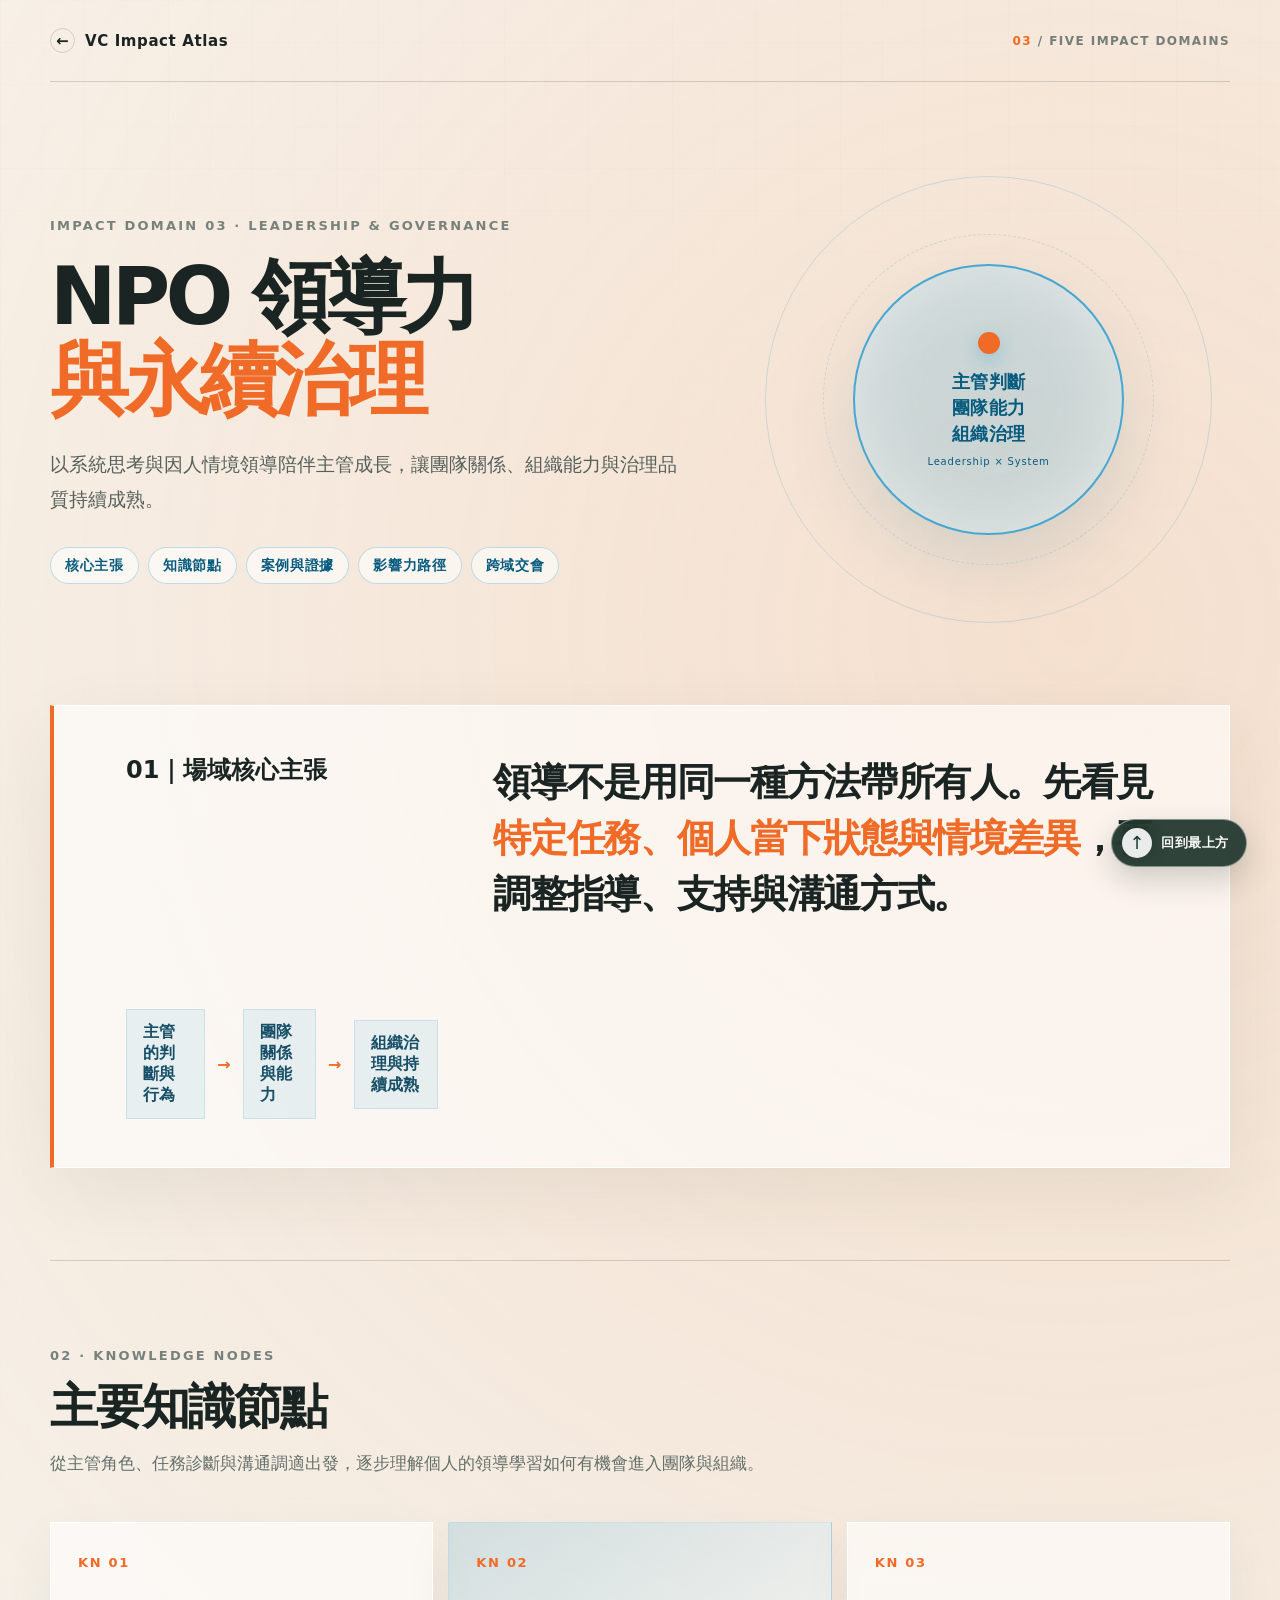
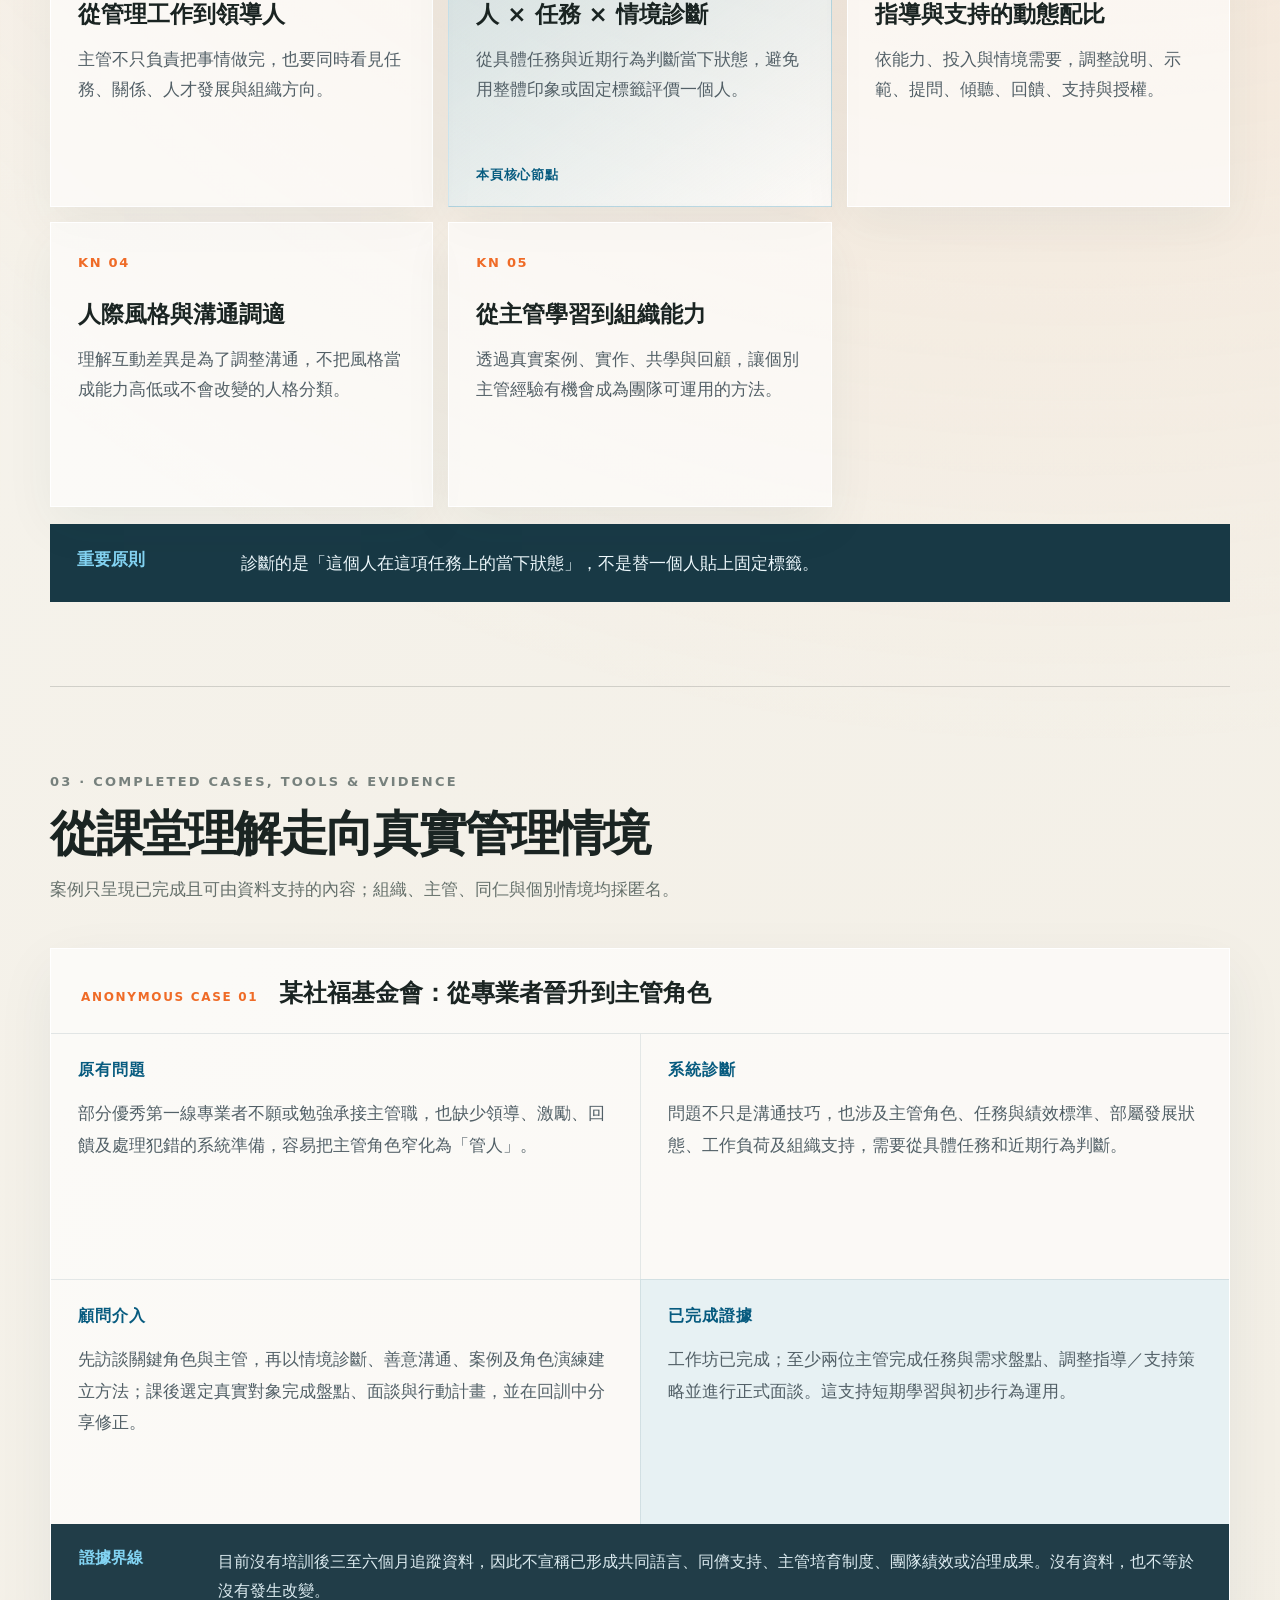
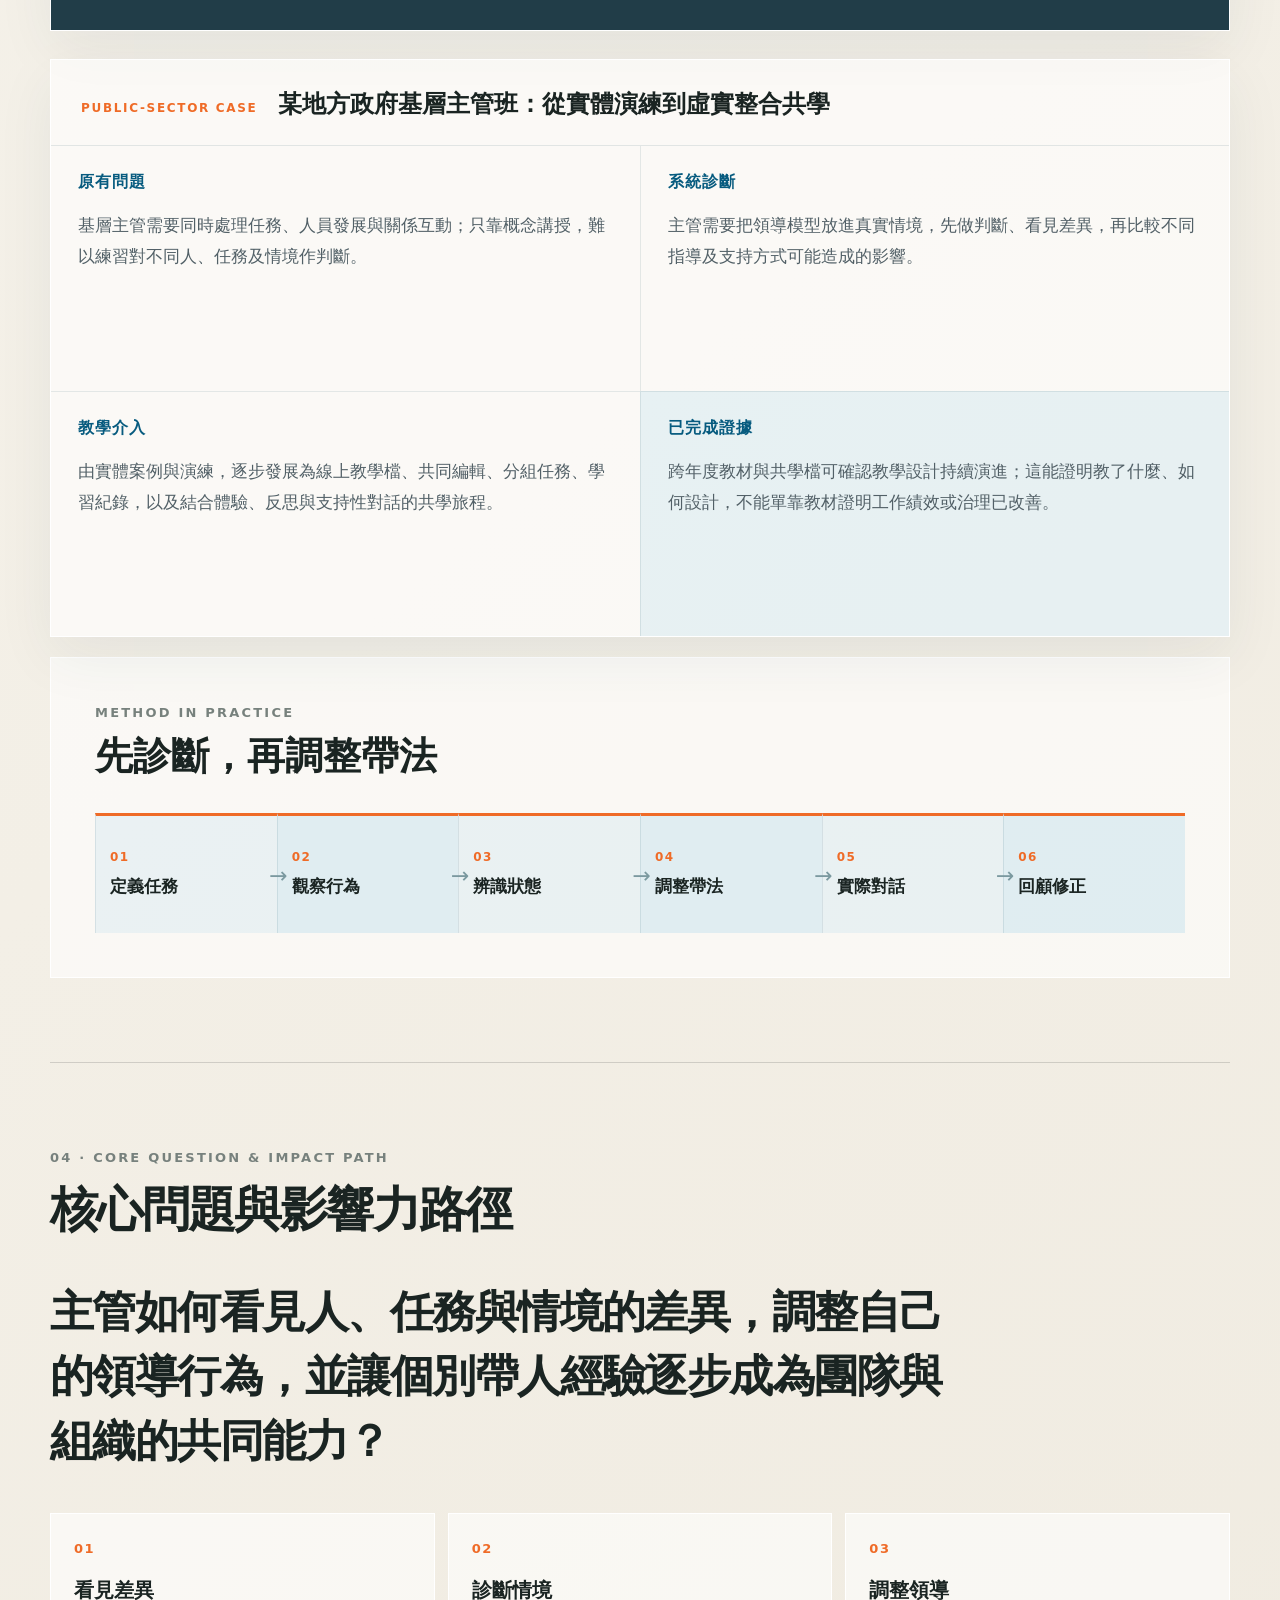
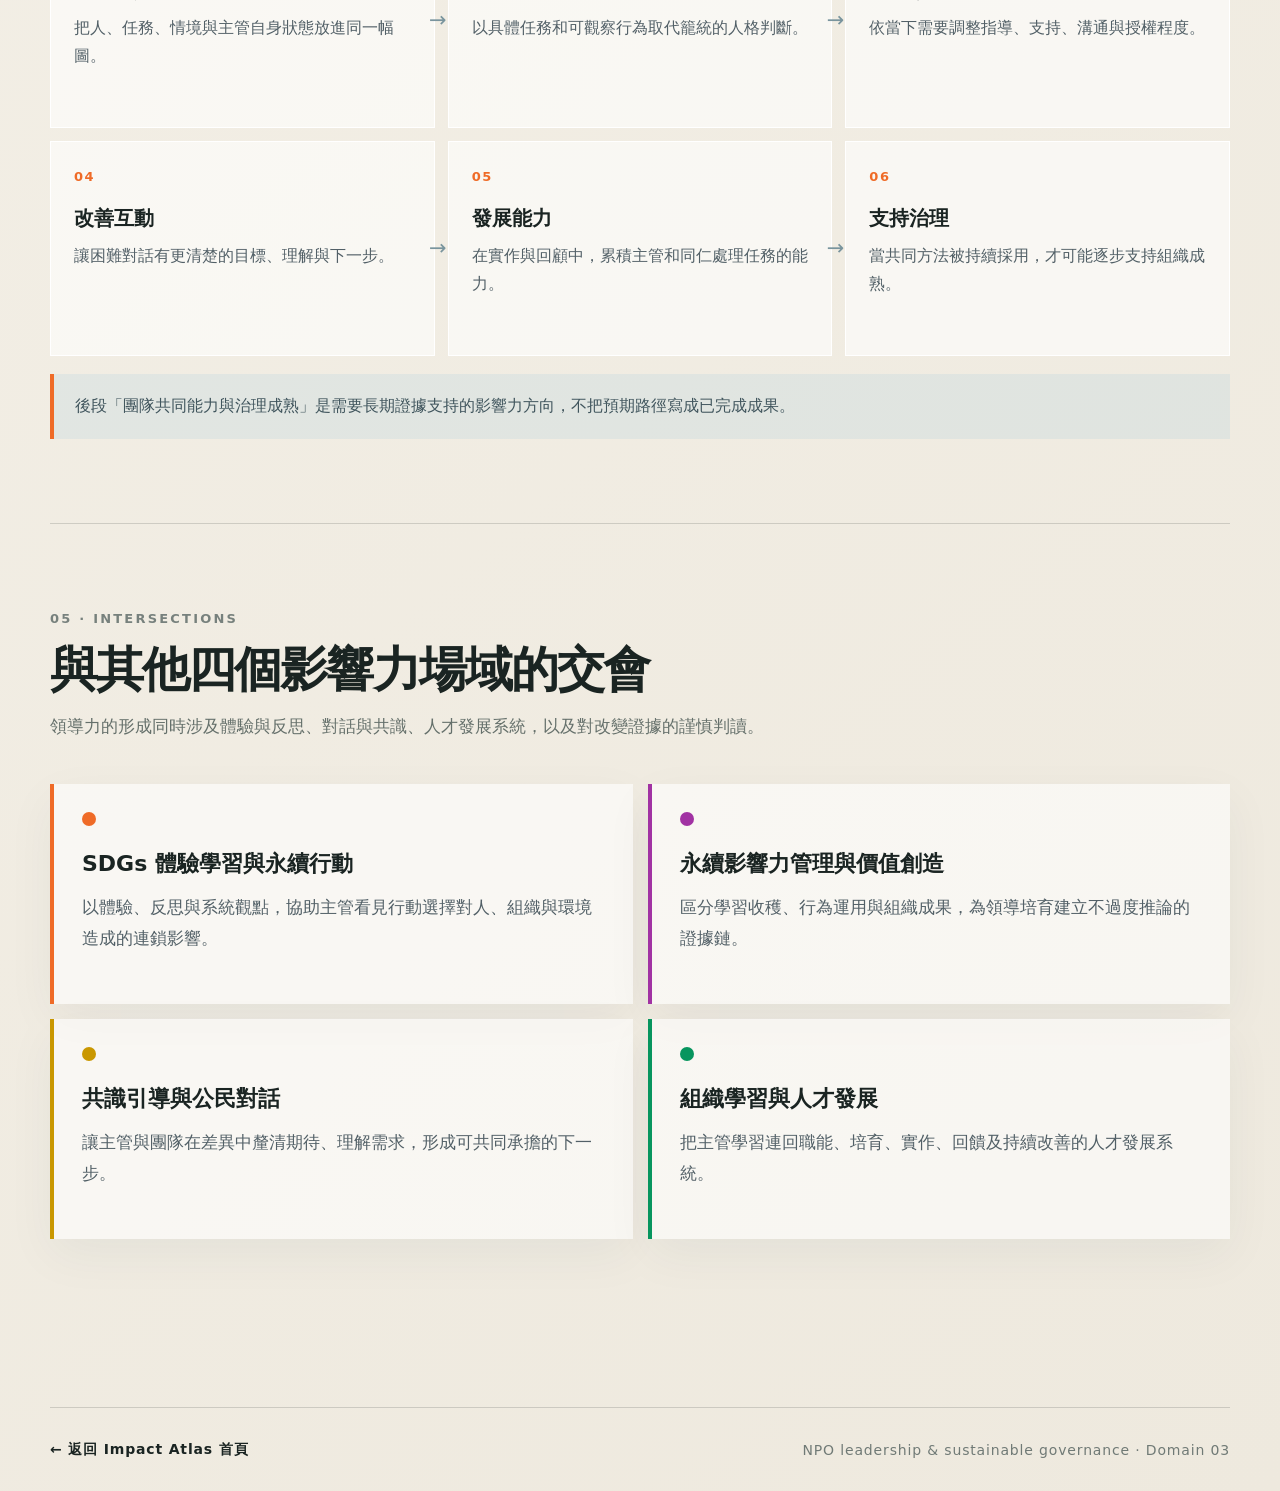
==== domains/npo-leadership/index.html @ 001ee3a7 "Add NPO leadership impact domain page" ====
<!doctype html>
<html lang="zh-Hant"><head><meta charSet="utf-8"/><meta name="viewport" content="width=device-width, initial-scale=1"/><link rel="stylesheet" href="../../assets/style.css"><title>NPO 領導力與永續治理｜VC Impact Atlas</title><meta name="description" content="以系統思考與因人情境領導陪伴主管成長，讓團隊關係、組織能力與治理品質持續成熟。"/><meta property="og:title" content="NPO 領導力與永續治理｜VC Impact Atlas"/><meta property="og:description" content="先看見人、任務與情境的差異，再調整領導行為，支持主管與組織持續成熟。"/><meta name="twitter:card" content="summary"/><meta name="twitter:title" content="NPO 領導力與永續治理｜VC Impact Atlas"/><meta name="twitter:description" content="先看見人、任務與情境的差異，再調整領導行為，支持主管與組織持續成熟。"/>



</head><body class="__variable_geist_19ysh9d __variable_geist_mono_1001rt9 antialiased"><div class="domain-page leadership-page" id="top"><header class="domain-header"><a class="domain-back" href="../../index.html"><i aria-hidden="true">←</i><span>VC Impact Atlas</span></a><div class="domain-index"><strong>03</strong> / Five impact domains</div></header><main class="domain-main"><section class="domain-hero"><div><p class="domain-eyebrow">Impact domain 03 · Leadership &amp; governance</p><h1>NPO 領導力<br/><span>與永續治理</span></h1><p class="domain-intro">以系統思考與因人情境領導陪伴主管成長，讓團隊關係、組織能力與治理品質持續成熟。</p><nav class="domain-tags" aria-label="本頁內容導覽"><a href="#core">核心主張</a><a href="#knowledge">知識節點</a><a href="#case">案例與證據</a><a href="#path">影響力路徑</a><a href="#intersections">跨域交會</a></nav></div><div class="domain-hero-visual" aria-label="NPO 領導力與永續治理的藍色影響力場域"><div class="domain-orb"><strong>主管判斷<br/>團隊能力<br/>組織治理</strong><small>Leadership × System</small></div></div></section><section class="domain-manifesto leadership-manifesto" id="core"><h2>01｜場域核心主張</h2><blockquote>領導不是用同一種方法帶所有人。先看見<span>特定任務、個人當下狀態與情境差異</span>，再調整指導、支持與溝通方式。</blockquote><div class="leadership-three-levels" aria-label="由主管到治理的三層改變"><span>主管的判斷與行為</span><i>→</i><span>團隊關係與能力</span><i>→</i><span>組織治理與持續成熟</span></div></section><section class="domain-section" id="knowledge"><div class="section-heading"><p class="section-kicker">02 · Knowledge nodes</p><h2>主要知識節點</h2><p>從主管角色、任務診斷與溝通調適出發，逐步理解個人的領導學習如何有機會進入團隊與組織。</p></div><div class="leadership-knowledge-grid"><article class=""><span>KN 01</span><h3>從管理工作到領導人</h3><p>主管不只負責把事情做完，也要同時看見任務、關係、人才發展與組織方向。</p></article><article class="primary"><span>KN 02</span><h3>人 × 任務 × 情境診斷</h3><p>從具體任務與近期行為判斷當下狀態，避免用整體印象或固定標籤評價一個人。</p><strong>本頁核心節點</strong></article><article class=""><span>KN 03</span><h3>指導與支持的動態配比</h3><p>依能力、投入與情境需要，調整說明、示範、提問、傾聽、回饋、支持與授權。</p></article><article class=""><span>KN 04</span><h3>人際風格與溝通調適</h3><p>理解互動差異是為了調整溝通，不把風格當成能力高低或不會改變的人格分類。</p></article><article class=""><span>KN 05</span><h3>從主管學習到組織能力</h3><p>透過真實案例、實作、共學與回顧，讓個別主管經驗有機會成為團隊可運用的方法。</p></article></div><aside class="leadership-principle"><strong>重要原則</strong><p>診斷的是「這個人在這項任務上的當下狀態」，不是替一個人貼上固定標籤。</p></aside></section><section class="domain-section" id="case"><div class="section-heading"><p class="section-kicker">03 · Completed cases, tools &amp; evidence</p><h2>從課堂理解走向真實管理情境</h2><p>案例只呈現已完成且可由資料支持的內容；組織、主管、同仁與個別情境均採匿名。</p></div><div class="leadership-case-list"><article class="leadership-case"><header><span>ANONYMOUS CASE 01</span><h3>某社福基金會：從專業者晉升到主管角色</h3></header><div class="leadership-case-grid"><section><b>原有問題</b><p>部分優秀第一線專業者不願或勉強承接主管職，也缺少領導、激勵、回饋及處理犯錯的系統準備，容易把主管角色窄化為「管人」。</p></section><section><b>系統診斷</b><p>問題不只是溝通技巧，也涉及主管角色、任務與績效標準、部屬發展狀態、工作負荷及組織支持，需要從具體任務和近期行為判斷。</p></section><section><b>顧問介入</b><p>先訪談關鍵角色與主管，再以情境診斷、善意溝通、案例及角色演練建立方法；課後選定真實對象完成盤點、面談與行動計畫，並在回訓中分享修正。</p></section><section class="case-confirmed"><b>已完成證據</b><p>工作坊已完成；至少兩位主管完成任務與需求盤點、調整指導／支持策略並進行正式面談。這支持短期學習與初步行為運用。</p></section></div><footer><strong>證據界線</strong><p>目前沒有培訓後三至六個月追蹤資料，因此不宣稱已形成共同語言、同儕支持、主管培育制度、團隊績效或治理成果。沒有資料，也不等於沒有發生改變。</p></footer></article><article class="leadership-case compact"><header><span>PUBLIC-SECTOR CASE</span><h3>某地方政府基層主管班：從實體演練到虛實整合共學</h3></header><div class="leadership-case-grid"><section><b>原有問題</b><p>基層主管需要同時處理任務、人員發展與關係互動；只靠概念講授，難以練習對不同人、任務及情境作判斷。</p></section><section><b>系統診斷</b><p>主管需要把領導模型放進真實情境，先做判斷、看見差異，再比較不同指導及支持方式可能造成的影響。</p></section><section><b>教學介入</b><p>由實體案例與演練，逐步發展為線上教學檔、共同編輯、分組任務、學習紀錄，以及結合體驗、反思與支持性對話的共學旅程。</p></section><section class="case-confirmed"><b>已完成證據</b><p>跨年度教材與共學檔可確認教學設計持續演進；這能證明教了什麼、如何設計，不能單靠教材證明工作績效或治理已改善。</p></section></div></article></div><section class="leadership-method" aria-labelledby="leadership-method-title"><header><p class="section-kicker">Method in practice</p><h3 id="leadership-method-title">先診斷，再調整帶法</h3></header><div class="leadership-method-path"><article><b>01</b><strong>定義任務</strong><i aria-hidden="true">→</i></article><article><b>02</b><strong>觀察行為</strong><i aria-hidden="true">→</i></article><article><b>03</b><strong>辨識狀態</strong><i aria-hidden="true">→</i></article><article><b>04</b><strong>調整帶法</strong><i aria-hidden="true">→</i></article><article><b>05</b><strong>實際對話</strong><i aria-hidden="true">→</i></article><article><b>06</b><strong>回顧修正</strong></article></div></section></section><section class="domain-section" id="path"><div class="section-heading"><p class="section-kicker">04 · Core question &amp; impact path</p><h2>核心問題與影響力路徑</h2></div><p class="leadership-question">主管如何看見人、任務與情境的差異，調整自己的領導行為，並讓個別帶人經驗逐步成為團隊與組織的共同能力？</p><div class="leadership-impact-path"><article><b>01</b><strong>看見差異</strong><p>把人、任務、情境與主管自身狀態放進同一幅圖。</p><i aria-hidden="true">→</i></article><article><b>02</b><strong>診斷情境</strong><p>以具體任務和可觀察行為取代籠統的人格判斷。</p><i aria-hidden="true">→</i></article><article><b>03</b><strong>調整領導</strong><p>依當下需要調整指導、支持、溝通與授權程度。</p><i aria-hidden="true">→</i></article><article><b>04</b><strong>改善互動</strong><p>讓困難對話有更清楚的目標、理解與下一步。</p><i aria-hidden="true">→</i></article><article><b>05</b><strong>發展能力</strong><p>在實作與回顧中，累積主管和同仁處理任務的能力。</p><i aria-hidden="true">→</i></article><article><b>06</b><strong>支持治理</strong><p>當共同方法被持續採用，才可能逐步支持組織成熟。</p></article></div><p class="leadership-path-note">後段「團隊共同能力與治理成熟」是需要長期證據支持的影響力方向，不把預期路徑寫成已完成成果。</p></section><section class="domain-section leadership-intersections" id="intersections"><div class="section-heading"><p class="section-kicker">05 · Intersections</p><h2>與其他四個影響力場域的交會</h2><p>領導力的形成同時涉及體驗與反思、對話與共識、人才發展系統，以及對改變證據的謹慎判讀。</p></div><div class="leadership-intersection-grid"><article style="--intersection-color:#ef6b27"><i aria-hidden="true"></i><h3>SDGs 體驗學習與永續行動</h3><p>以體驗、反思與系統觀點，協助主管看見行動選擇對人、組織與環境造成的連鎖影響。</p></article><article style="--intersection-color:#a132a3"><i aria-hidden="true"></i><h3>永續影響力管理與價值創造</h3><p>區分學習收穫、行為運用與組織成果，為領導培育建立不過度推論的證據鏈。</p></article><article style="--intersection-color:#c99700"><i aria-hidden="true"></i><h3>共識引導與公民對話</h3><p>讓主管與團隊在差異中釐清期待、理解需求，形成可共同承擔的下一步。</p></article><article style="--intersection-color:#07955e"><i aria-hidden="true"></i><h3>組織學習與人才發展</h3><p>把主管學習連回職能、培育、實作、回饋及持續改善的人才發展系統。</p></article></div></section></main><footer class="domain-footer"><a href="../../index.html">← 返回 Impact Atlas 首頁</a><span>NPO leadership &amp; sustainable governance · Domain 03</span></footer></div><a class="back-to-top" href="#top" aria-label="回到頁面最上方"><span aria-hidden="true">↑</span><strong>回到最上方</strong></a><script src="../../assets/site.js" defer></script></body></html>
---- assets/style.css ----
:root {
  --paper: #f4f2eb;
  --paper-deep: #ebe8de;
  --ink: #1a2422;
  --muted: #67716d;
  --hairline: rgba(26, 36, 34, .16);
  --font-zh: "PingFang TC", "Microsoft JhengHei", "Noto Sans TC", system-ui, sans-serif;
}

* { box-sizing: border-box; }
html { scroll-behavior: smooth; }
[id] { scroll-margin-top: 24px; }
body {
  margin: 0;
  min-width: 320px;
  background: var(--paper);
  color: var(--ink);
  font-family: var(--font-zh);
  font-weight: 500;
}
button, a { font: inherit; }
button { color: inherit; }

.back-to-top {
  position: fixed;
  right: clamp(16px, 2.6vw, 38px);
  bottom: clamp(16px, 2.6vw, 34px);
  z-index: 90;
  min-height: 48px;
  padding: 8px 17px 8px 10px;
  display: inline-flex;
  align-items: center;
  gap: 9px;
  color: #fff;
  background: rgba(26, 48, 39, .9);
  border: 1px solid rgba(255,255,255,.42);
  border-radius: 999px;
  box-shadow: 0 12px 30px rgba(20,38,31,.2);
  text-decoration: none;
  -webkit-backdrop-filter: blur(12px);
  backdrop-filter: blur(12px);
  transition: transform .2s ease, background .2s ease, box-shadow .2s ease;
}
.back-to-top span { width: 30px; height: 30px; display: grid; place-items: center; color: #16392b; background: rgba(255,255,255,.9); border-radius: 50%; font-size: 18px; line-height: 1; }
.back-to-top strong { font-size: 13px; font-weight: 700; letter-spacing: .04em; }
.back-to-top:hover { background: #1a3027; box-shadow: 0 15px 36px rgba(20,38,31,.27); transform: translateY(-2px); }
.back-to-top:focus-visible, .domain-tags a:focus-visible { outline: 3px solid rgba(239,107,39,.38); outline-offset: 3px; }

.site-shell {
  min-height: 100vh;
  position: relative;
  overflow: hidden;
  background:
    radial-gradient(circle at 76% 45%, rgba(255, 255, 255, .84), transparent 38%),
    linear-gradient(115deg, var(--paper) 0%, #f7f5ef 52%, var(--paper-deep) 100%);
}

.site-shell::before {
  content: "";
  position: fixed;
  inset: 0;
  pointer-events: none;
  opacity: .26;
  background-image:
    linear-gradient(rgba(31, 45, 41, .05) 1px, transparent 1px),
    linear-gradient(90deg, rgba(31, 45, 41, .05) 1px, transparent 1px);
  background-size: 42px 42px;
  mask-image: linear-gradient(to bottom, #000, transparent 88%);
}

.site-header {
  width: min(1480px, calc(100% - 72px));
  height: 88px;
  margin: 0 auto;
  display: flex;
  align-items: center;
  justify-content: space-between;
  border-bottom: 1px solid var(--hairline);
  position: relative;
  z-index: 20;
}

.brand {
  color: var(--ink);
  text-decoration: none;
  display: inline-flex;
  align-items: center;
  gap: 12px;
  font-family: Georgia, "Noto Serif TC", serif;
  font-size: 18px;
  font-weight: 700;
  letter-spacing: -.025em;
}

.brand-dot {
  width: 19px;
  height: 19px;
  border-radius: 50%;
  background: #a132a3;
  box-shadow: -7px -6px 0 -4px #1595d0, 7px -5px 0 -4px #ef6b27, -6px 7px 0 -4px #07955e, 7px 7px 0 -4px #d4a400;
}

.header-meta { display: flex; align-items: center; gap: 13px; color: var(--muted); font-size: 11px; letter-spacing: .08em; }
.header-meta strong { border: 1px solid var(--hairline); border-radius: 999px; padding: 6px 9px; color: var(--ink); font-size: 9px; }

.hero {
  width: min(1480px, calc(100% - 72px));
  min-height: calc(100vh - 145px);
  margin: 0 auto;
  display: grid;
  grid-template-columns: minmax(360px, .83fr) minmax(650px, 1.4fr);
  align-items: center;
  gap: clamp(40px, 5vw, 96px);
  padding: 34px 0 28px;
  position: relative;
  z-index: 2;
}

.hero-copy { padding-left: clamp(0px, 1.8vw, 28px); }
.eyebrow { margin: 0 0 24px; color: #6f7b77; font-size: 9px; line-height: 1.5; font-weight: 800; letter-spacing: .18em; }
.hero h1 {
  margin: 0;
  font-family: var(--font-zh);
  font-size: clamp(48px, 5.2vw, 80px);
  line-height: 1.08;
  font-weight: 600;
  letter-spacing: -.035em;
  text-rendering: optimizeLegibility;
  -webkit-font-smoothing: antialiased;
}

.lead { max-width: 520px; margin: 28px 0 32px; color: #59645f; font-size: 14px; line-height: 1.9; font-weight: 500; letter-spacing: .025em; }

.focus-card {
  max-width: 520px;
  padding: 20px 22px 18px;
  background: rgba(255, 255, 255, .62);
  border: 1px solid rgba(255, 255, 255, .92);
  border-left: 3px solid var(--swatch, #a132a3);
  box-shadow: 0 16px 50px rgba(37, 48, 43, .06);
  backdrop-filter: blur(14px);
}
.focus-topline { display: flex; align-items: center; gap: 8px; color: #78817e; font-size: 9px; letter-spacing: .11em; }
.focus-topline em { margin-left: auto; color: var(--ink); font-style: normal; font-weight: 700; letter-spacing: .04em; }
.focus-swatch { width: 8px; height: 8px; border-radius: 50%; background: var(--swatch); }
.focus-card h2 { margin: 11px 0 7px; font-family: var(--font-zh); font-size: 19px; line-height: 1.35; font-weight: 600; letter-spacing: -.025em; }
.focus-card > p { margin: 0; color: #66706c; font-size: 11px; line-height: 1.7; font-weight: 500; }
.focus-path { display: flex; align-items: center; gap: 8px; margin-top: 14px; color: #606a66; font-size: 9px; font-weight: 700; letter-spacing: .08em; }
.path-group { display: flex; align-items: center; gap: 8px; }
.focus-path i { width: 22px; height: 1px; background: #aeb6b2; position: relative; }
.focus-path i::after { content: ""; position: absolute; right: 0; top: -2px; width: 4px; height: 4px; border-top: 1px solid #7e8984; border-right: 1px solid #7e8984; transform: rotate(45deg); }
.focus-link { width: fit-content; min-width: 230px; min-height: 50px; margin-top: 20px; padding: 8px 9px 8px 18px; display: inline-flex; align-items: center; justify-content: space-between; gap: 18px; color: #fff; background: #20352c; border: 1px solid #20352c; border-radius: 999px; box-shadow: 0 10px 24px rgba(24,45,36,.18); text-decoration: none; font-size: 13px; font-weight: 750; letter-spacing: .045em; transition: transform .2s ease, box-shadow .2s ease, background .2s ease; }
.focus-link span { width: 32px; height: 32px; display: grid; place-items: center; flex: 0 0 auto; color: #fff; background: var(--swatch); border-radius: 50%; font-size: 17px; transition: transform .2s ease; }
.focus-link:hover { background: #172c23; box-shadow: 0 14px 30px rgba(24,45,36,.25); transform: translateY(-2px); }
.focus-link:focus-visible { outline: 3px solid color-mix(in srgb, var(--swatch) 45%, transparent); outline-offset: 3px; }
.focus-link:hover span, .focus-link:focus-visible span { transform: translateX(3px); }

.atlas-panel { min-width: 0; position: relative; }
.atlas-heading { margin: 0 auto -4px; text-align: center; position: relative; z-index: 21; }
.atlas-heading span, .atlas-heading strong, .atlas-heading small { display: block; }
.atlas-heading span { color: #7a8581; font-size: 8px; font-weight: 800; letter-spacing: .18em; }
.atlas-heading strong { margin-top: 6px; font-family: var(--font-zh); font-size: 18px; font-weight: 600; letter-spacing: .04em; }
.atlas-heading small { margin-top: 5px; color: #7a8581; font-size: 9px; letter-spacing: .05em; }
.lens-switch {
  width: fit-content;
  margin: 0 auto 10px;
  display: flex;
  gap: 6px;
  padding: 5px;
  border-radius: 16px;
  background: rgba(255, 255, 255, .58);
  border: 1px solid rgba(255, 255, 255, .92);
  box-shadow: 0 10px 32px rgba(35, 48, 43, .06);
  backdrop-filter: blur(12px);
  position: relative;
  z-index: 21;
}
.lens-switch button {
  min-width: 155px;
  padding: 10px 18px 9px;
  border: 1px solid transparent;
  border-radius: 12px;
  background: transparent;
  cursor: pointer;
  transition: .25s ease;
}
.lens-switch span, .lens-switch small { display: block; }
.lens-switch span { font-size: 11px; font-weight: 800; letter-spacing: .05em; }
.lens-switch small { margin-top: 3px; color: #818a86; font-size: 8px; letter-spacing: .07em; }
.lens-switch button.active { border-color: rgba(34, 48, 43, .13); background: #f8f7f2; box-shadow: 0 5px 15px rgba(31, 44, 39, .07); }
.lens-switch button.active small { color: #5f6a66; }
.mode-switch {
  width: fit-content;
  margin: 0 auto 9px;
  display: flex;
  gap: 4px;
  padding: 4px;
  border: 1px solid var(--hairline);
  border-radius: 999px;
  background: rgba(244, 242, 235, .72);
  backdrop-filter: blur(10px);
  position: relative;
  z-index: 20;
}
.mode-switch button { min-width: 106px; padding: 9px 14px 8px; border: 0; border-radius: 999px; background: transparent; cursor: pointer; transition: background .25s ease, color .25s ease, box-shadow .25s ease; }
.mode-switch button span, .mode-switch button small { display: block; }
.mode-switch button span { font-size: 11px; font-weight: 800; letter-spacing: .08em; }
.mode-switch button small { margin-top: 3px; color: #7d8783; font-size: 8px; }
.mode-switch button.active { background: #1c2c29; color: #fff; box-shadow: 0 6px 18px rgba(20, 38, 33, .18); }
.mode-switch button.active small { color: #b9c4c0; }

.atlas-stage {
  width: min(690px, 100%);
  aspect-ratio: 1 / .87;
  margin: 0 auto;
  position: relative;
  isolation: isolate;
  perspective: 900px;
}

.stage-grid {
  position: absolute;
  inset: 8% 4% 2%;
  border-radius: 50%;
  background: radial-gradient(circle, rgba(44, 66, 59, .045) 1px, transparent 1.5px);
  background-size: 18px 18px;
  mask-image: radial-gradient(circle, #000 0%, transparent 67%);
  opacity: .7;
}

.orbit { position: absolute; left: 50%; top: 49%; border: 1px solid rgba(43, 58, 53, .09); border-radius: 50%; transform: translate(-50%, -50%); pointer-events: none; transition: .75s cubic-bezier(.2, .8, .2, 1); }
.orbit-outer { width: 72%; height: 82%; }
.orbit-inner { width: 42%; height: 48%; border-style: dashed; }
.mode-expanded .orbit { opacity: .3; transform: translate(-50%, -50%) rotate(-12deg); }
.mode-core .orbit { opacity: .86; transform: translate(-50%, -50%) rotate(18deg); }
.mode-intersect .orbit { opacity: .18; transform: translate(-50%, -50%) scale(.72); }

.atlas-node {
  --x: 0px;
  --y: 0px;
  --scale: 1;
  position: absolute;
  left: 50%;
  top: 49%;
  width: clamp(156px, 17vw, 224px);
  aspect-ratio: 1;
  padding: 0;
  border: 1.5px solid color-mix(in srgb, var(--node-border) 74%, transparent);
  border-radius: 50%;
  background: color-mix(in srgb, var(--node-color) 29%, transparent);
  box-shadow:
    inset 0 0 60px color-mix(in srgb, var(--node-color) 14%, transparent),
    0 18px 42px color-mix(in srgb, var(--node-border) 8%, transparent);
  transform: translate(calc(-50% + var(--x)), calc(-50% + var(--y))) scale(var(--scale));
  transform-style: preserve-3d;
  cursor: pointer;
  transition: transform .8s cubic-bezier(.2, .82, .18, 1), opacity .5s ease, filter .4s ease, box-shadow .35s ease;
  z-index: 2;
}
.atlas-node:hover, .atlas-node:focus-visible { filter: saturate(1.13); outline: none; box-shadow: inset 0 0 70px color-mix(in srgb, var(--node-color) 22%, transparent), 0 24px 50px color-mix(in srgb, var(--node-border) 18%, transparent); }
.atlas-node.selected { border-width: 2px; filter: saturate(1.08); z-index: 12 !important; }
.node-glow { position: absolute; inset: 12%; border-radius: inherit; background: radial-gradient(circle at 42% 35%, rgba(255,255,255,.48), transparent 64%); pointer-events: none; }
.node-seed { position: absolute; left: 50%; top: 50%; width: 21px; height: 21px; border-radius: 50%; background: var(--node-border); transform: translate(-50%, -50%); box-shadow: 0 5px 13px color-mix(in srgb, var(--node-border) 32%, transparent); transition: transform .5s ease; }
.selected .node-seed { transform: translate(-50%, -50%) scale(1.18); }
.node-copy { position: absolute; left: 50%; top: calc(50% + 25px); min-width: 120px; transform: translateX(-50%); color: var(--node-ink); text-align: center; transition: opacity .35s ease, transform .5s ease; }
.node-copy strong, .node-copy strong span, .node-copy small { display: block; }
.node-copy strong { font-size: 10px; letter-spacing: .08em; }
.node-copy small { margin-top: 4px; font-size: 8px; opacity: .8; }

.lens-domains.mode-expanded .node-orange { --x: 0px; --y: -172px; }
.lens-domains.mode-expanded .node-purple { --x: 164px; --y: -54px; }
.lens-domains.mode-expanded .node-yellow { --x: 102px; --y: 145px; }
.lens-domains.mode-expanded .node-green { --x: -102px; --y: 145px; }
.lens-domains.mode-expanded .node-blue { --x: -164px; --y: -54px; }

.lens-domains.mode-core .node-orange { --x: 0px; --y: -140px; --scale: .94; }
.lens-domains.mode-core .node-purple { --x: 134px; --y: -43px; --scale: .94; }
.lens-domains.mode-core .node-yellow { --x: 83px; --y: 114px; --scale: .94; }
.lens-domains.mode-core .node-green { --x: -83px; --y: 114px; --scale: .94; }
.lens-domains.mode-core .node-blue { --x: -134px; --y: -43px; --scale: .94; }

.lens-domains.mode-intersect .node-orange { --x: 0px; --y: -72px; --scale: .98; z-index: 3; }
.lens-domains.mode-intersect .node-purple { --x: 69px; --y: -22px; --scale: .98; z-index: 4; }
.lens-domains.mode-intersect .node-yellow { --x: 43px; --y: 59px; --scale: .98; z-index: 5; }
.lens-domains.mode-intersect .node-green { --x: -43px; --y: 59px; --scale: .98; z-index: 6; }
.lens-domains.mode-intersect .node-blue { --x: -69px; --y: -22px; --scale: .98; z-index: 7; }

.lens-nets.mode-expanded .node-purple { --x: 0px; --y: 0px; --scale: 1.03; z-index: 6; }
.lens-nets.mode-expanded .node-blue { --x: -154px; --y: -142px; }
.lens-nets.mode-expanded .node-orange { --x: 154px; --y: -142px; }
.lens-nets.mode-expanded .node-green { --x: -154px; --y: 142px; }
.lens-nets.mode-expanded .node-yellow { --x: 154px; --y: 142px; }

.lens-nets.mode-core .node-purple { --x: 0px; --y: 0px; --scale: 1.08; z-index: 6; }
.lens-nets.mode-core .node-blue { --x: -136px; --y: -85px; --scale: .91; }
.lens-nets.mode-core .node-orange { --x: 136px; --y: -85px; --scale: .91; }
.lens-nets.mode-core .node-green { --x: -124px; --y: 102px; --scale: .91; }
.lens-nets.mode-core .node-yellow { --x: 124px; --y: 102px; --scale: .91; }

.lens-nets.mode-intersect .node-purple { --x: 0px; --y: 0px; --scale: 1.02; z-index: 7; }
.lens-nets.mode-intersect .node-blue { --x: -64px; --y: -54px; --scale: .98; z-index: 3; }
.lens-nets.mode-intersect .node-orange { --x: 64px; --y: -54px; --scale: .98; z-index: 4; }
.lens-nets.mode-intersect .node-green { --x: -58px; --y: 58px; --scale: .98; z-index: 5; }
.lens-nets.mode-intersect .node-yellow { --x: 58px; --y: 58px; --scale: .98; z-index: 6; }
.mode-intersect .atlas-node:not(.selected) .node-copy { opacity: 0; transform: translateX(-50%) translateY(7px); }

.atlas-core {
  position: absolute;
  left: 50%;
  top: 49%;
  width: 124px;
  aspect-ratio: 1;
  border-radius: 50%;
  display: grid;
  place-content: center;
  text-align: center;
  background: rgba(249, 248, 243, .92);
  border: 1px solid rgba(52, 62, 59, .15);
  box-shadow: 0 14px 36px rgba(29, 42, 37, .14);
  transform: translate(-50%, -50%) scale(.92);
  opacity: 1;
  z-index: 15;
  pointer-events: none;
  transition: .55s cubic-bezier(.2, .8, .2, 1);
}
.atlas-core span, .atlas-core small { color: #737e79; font-size: 8px; letter-spacing: .13em; }
.atlas-core strong { margin: 5px 0; font-family: var(--font-zh); font-size: 15px; font-weight: 600; }
.lens-domains.mode-core .atlas-core { transform: translate(-50%, -50%) scale(1.08); }
.lens-domains.mode-intersect .atlas-core { transform: translate(-50%, -50%) scale(.78); opacity: .88; }
.lens-nets .atlas-core { opacity: 0; transform: translate(-50%, -50%) scale(.62); }

.stage-caption { position: absolute; left: 8%; right: 8%; bottom: 0; margin: 0; color: #6c7772; text-align: center; font-size: 9px; letter-spacing: .08em; transition: opacity .3s ease; }
.atlas-legend { display: flex; justify-content: center; flex-wrap: wrap; gap: 15px 24px; margin-top: 5px; color: #707a76; font-size: 8px; letter-spacing: .06em; }
.atlas-legend > span { display: flex; align-items: center; gap: 7px; }
.atlas-legend i { display: inline-block; flex: 0 0 auto; }
.legend-seed { width: 9px; height: 9px; border-radius: 50%; background: #a132a3; }
.legend-field { width: 15px; height: 15px; border: 1px solid #1595d0; border-radius: 50%; background: rgba(65,169,217,.28); }
.legend-core { width: 15px; height: 15px; border: 1px solid rgba(52,62,59,.22); border-radius: 50%; background: rgba(249,248,243,.94); box-shadow: 0 3px 8px rgba(29,42,37,.12); }
.legend-overlap { width: 19px; height: 14px; position: relative; }
.legend-overlap::before, .legend-overlap::after { content: ""; position: absolute; width: 12px; height: 12px; border-radius: 50%; background: rgba(161,50,163,.34); border: 1px solid rgba(161,50,163,.5); }
.legend-overlap::after { left: 6px; background: rgba(242,138,75,.34); border-color: rgba(239,107,39,.5); }

.site-footer {
  width: min(1480px, calc(100% - 72px));
  min-height: 57px;
  margin: 0 auto;
  border-top: 1px solid var(--hairline);
  display: flex;
  align-items: center;
  justify-content: space-between;
  color: #6c7672;
  font-size: 9px;
  letter-spacing: .08em;
  position: relative;
  z-index: 10;
}
.site-footer p { margin: 0; }
.site-footer p span { color: #a0aaa5; margin: 0 5px; }
.site-footer > span { text-transform: uppercase; }

@media (max-width: 1120px) {
  .hero { grid-template-columns: minmax(320px, .75fr) minmax(560px, 1.25fr); gap: 20px; }
  .hero h1 { font-size: clamp(48px, 5.5vw, 66px); }
  .atlas-node { width: 180px; }
  .lens-domains.mode-expanded .node-orange { --x: 0px; --y: -150px; }
  .lens-domains.mode-expanded .node-purple { --x: 142px; --y: -45px; }
  .lens-domains.mode-expanded .node-yellow { --x: 88px; --y: 126px; }
  .lens-domains.mode-expanded .node-green { --x: -88px; --y: 126px; }
  .lens-domains.mode-expanded .node-blue { --x: -142px; --y: -45px; }
  .lens-nets.mode-expanded .node-blue { --x: -128px; --y: -122px; }
  .lens-nets.mode-expanded .node-orange { --x: 128px; --y: -122px; }
  .lens-nets.mode-expanded .node-green { --x: -128px; --y: 122px; }
  .lens-nets.mode-expanded .node-yellow { --x: 128px; --y: 122px; }
}

@media (max-width: 900px) {
  .site-shell { overflow: visible; }
  .site-header, .hero, .site-footer { width: min(100% - 40px, 720px); }
  .hero { display: block; padding-top: 58px; }
  .hero-copy { padding: 0; }
  .hero h1 { font-size: clamp(52px, 11vw, 76px); }
  .lead { max-width: 620px; }
  .focus-card { max-width: 620px; }
  .atlas-panel { margin-top: 56px; }
  .atlas-stage { max-width: 650px; }
  .site-footer { margin-top: 40px; padding: 20px 0; gap: 20px; }
}

@media (max-width: 600px) {
  .site-header, .hero, .site-footer { width: calc(100% - 28px); }
  .site-header { height: 70px; }
  .header-meta > span { display: none; }
  .hero { padding-top: 39px; display: grid; grid-template-columns: 1fr; }
  .hero-copy { display: contents; }
  .eyebrow { order: 1; font-size: 8px; margin-bottom: 17px; }
  .hero h1 {
    order: 2;
    font-size: clamp(38px, 11.6vw, 48px);
    line-height: 1.14;
    letter-spacing: -.025em;
  }
  .lead { order: 3; margin: 22px 0 25px; font-size: 12px; }
  .atlas-panel { order: 4; margin-top: 6px; }
  .focus-card { order: 5; margin-top: 34px; padding: 17px; }
  .focus-card h2 { font-size: 17px; }
  .focus-link { width: 100%; min-width: 0; margin-top: 19px; font-size: 13px; }
  .atlas-heading small { font-size: 8px; }
  .lens-switch { width: 100%; }
  .lens-switch button { min-width: 0; flex: 1; padding-inline: 8px; }
  .mode-switch { width: 100%; }
  .mode-switch button { min-width: 0; flex: 1; padding-inline: 7px; }
  .mode-switch button small { display: none; }
  .atlas-stage { aspect-ratio: 1 / 1.03; }
  .atlas-node { width: 128px; }
  .lens-domains.mode-expanded .node-orange { --x: 0px; --y: -110px; }
  .lens-domains.mode-expanded .node-purple { --x: 105px; --y: -34px; }
  .lens-domains.mode-expanded .node-yellow { --x: 65px; --y: 92px; }
  .lens-domains.mode-expanded .node-green { --x: -65px; --y: 92px; }
  .lens-domains.mode-expanded .node-blue { --x: -105px; --y: -34px; }
  .lens-domains.mode-core .node-orange { --x: 0px; --y: -88px; }
  .lens-domains.mode-core .node-purple { --x: 84px; --y: -27px; }
  .lens-domains.mode-core .node-yellow { --x: 52px; --y: 72px; }
  .lens-domains.mode-core .node-green { --x: -52px; --y: 72px; }
  .lens-domains.mode-core .node-blue { --x: -84px; --y: -27px; }
  .lens-domains.mode-intersect .node-orange { --x: 0px; --y: -48px; }
  .lens-domains.mode-intersect .node-purple { --x: 46px; --y: -15px; }
  .lens-domains.mode-intersect .node-yellow { --x: 29px; --y: 39px; }
  .lens-domains.mode-intersect .node-green { --x: -29px; --y: 39px; }
  .lens-domains.mode-intersect .node-blue { --x: -46px; --y: -15px; }
  .lens-nets.mode-expanded .node-blue { --x: -88px; --y: -88px; }
  .lens-nets.mode-expanded .node-orange { --x: 88px; --y: -88px; }
  .lens-nets.mode-expanded .node-green { --x: -88px; --y: 88px; }
  .lens-nets.mode-expanded .node-yellow { --x: 88px; --y: 88px; }
  .lens-nets.mode-core .node-blue { --x: -84px; --y: -58px; }
  .lens-nets.mode-core .node-orange { --x: 84px; --y: -58px; }
  .lens-nets.mode-core .node-green { --x: -76px; --y: 70px; }
  .lens-nets.mode-core .node-yellow { --x: 76px; --y: 70px; }
  .lens-nets.mode-intersect .node-blue { --x: -43px; --y: -38px; }
  .lens-nets.mode-intersect .node-orange { --x: 43px; --y: -38px; }
  .lens-nets.mode-intersect .node-green { --x: -39px; --y: 40px; }
  .lens-nets.mode-intersect .node-yellow { --x: 39px; --y: 40px; }
  .node-seed { width: 15px; height: 15px; }
  .node-copy { top: calc(50% + 17px); min-width: 95px; }
  .node-copy strong { font-size: 8px; }
  .node-copy small { display: none; }
  .atlas-core { width: 88px; }
  .atlas-core strong { font-size: 14px; }
  .stage-caption { left: 2%; right: 2%; font-size: 8px; letter-spacing: .04em; }
  .atlas-legend { justify-content: flex-start; padding: 0 5px; }
  .site-footer { display: block; text-align: center; }
  .site-footer p { line-height: 2; }
  .site-footer > span { display: block; margin-top: 7px; }
}

/* NPO leadership & sustainable governance */
.leadership-page {
  --domain: #1595d0;
  --domain-soft: #c6e7f4;
  background:
    radial-gradient(circle at 84% 10%, rgba(65,169,217,.2), transparent 31%),
    radial-gradient(circle at 12% 72%, rgba(21,149,208,.08), transparent 30%),
    linear-gradient(140deg, #f5f7f4 0%, #eef3f2 55%, #e6edeb 100%);
}
.leadership-page .domain-back { font-size: 15px; }
.leadership-page .domain-index { font-size: 12px; }
.leadership-page .domain-eyebrow,
.leadership-page .section-kicker { font-size: 13px; line-height: 1.65; }
.leadership-page .domain-intro { font-size: 19px; line-height: 1.85; }
.leadership-page .section-heading > p:last-child { font-size: 17px; line-height: 1.85; }
.leadership-page .domain-footer { font-size: 14px; }
.leadership-page .domain-tags a { padding: 9px 14px 8px; color: #075b7f; border-color: rgba(21,149,208,.27); font-size: 14px; }
.leadership-page .domain-hero-visual::before,
.leadership-page .domain-hero-visual::after { border-color: rgba(21,149,208,.18); }
.leadership-page .domain-orb { color: #075b7f; background: rgba(65,169,217,.23); border-color: rgba(21,149,208,.72); box-shadow: inset 0 0 70px rgba(255,255,255,.45), 0 30px 70px rgba(7,91,127,.13); }
.leadership-page .domain-orb::before { background: var(--domain); box-shadow: 0 7px 18px rgba(21,149,208,.3); }
.leadership-manifesto { border-left-color: var(--domain); }
.leadership-three-levels { margin-top: 32px; display: flex; align-items: center; gap: 12px; color: #164f67; font-size: 16px; font-weight: 750; }
.leadership-three-levels span { padding: 12px 16px; background: rgba(65,169,217,.1); border: 1px solid rgba(21,149,208,.15); }
.leadership-three-levels i { color: var(--domain); font-style: normal; }
.leadership-knowledge-grid { display: grid; grid-template-columns: repeat(3, 1fr); gap: 15px; }
.leadership-knowledge-grid article { min-height: 285px; padding: 29px 27px; position: relative; background: rgba(255,255,255,.6); border: 1px solid rgba(255,255,255,.96); box-shadow: 0 18px 48px rgba(25,64,79,.055); }
.leadership-knowledge-grid article.primary { background: linear-gradient(145deg, rgba(65,169,217,.19), rgba(255,255,255,.71)); border-color: rgba(21,149,208,.19); }
.leadership-knowledge-grid article > span { color: var(--domain); font-size: 13px; font-weight: 800; letter-spacing: .13em; }
.leadership-knowledge-grid h3 { margin: 26px 0 13px; font-size: 23px; line-height: 1.48; }
.leadership-knowledge-grid p { margin: 0; color: #536067; font-size: 17px; line-height: 1.82; }
.leadership-knowledge-grid article > strong { position: absolute; left: 27px; bottom: 22px; color: #075b7f; font-size: 13px; letter-spacing: .05em; }
.leadership-principle { margin-top: 17px; padding: 24px 27px; display: grid; grid-template-columns: 140px 1fr; gap: 24px; color: #edf8fc; background: #183945; }
.leadership-principle strong { color: #83d3f2; font-size: 17px; }
.leadership-principle p { margin: 0; font-size: 17px; line-height: 1.8; }
.leadership-case-list { display: grid; gap: 22px; }
.leadership-case { background: rgba(255,255,255,.62); border: 1px solid rgba(255,255,255,.96); box-shadow: 0 20px 55px rgba(25,64,79,.065); }
.leadership-case > header { padding: 27px 30px 23px; display: flex; align-items: baseline; gap: 21px; border-bottom: 1px solid rgba(20,70,88,.11); }
.leadership-case > header span { color: var(--domain); font-size: 12px; font-weight: 800; letter-spacing: .14em; }
.leadership-case > header h3 { margin: 0; font-size: 24px; line-height: 1.45; }
.leadership-case-grid { display: grid; grid-template-columns: repeat(2, 1fr); }
.leadership-case-grid section { min-height: 245px; padding: 26px 27px; border-left: 1px solid rgba(20,70,88,.1); border-top: 1px solid rgba(20,70,88,.1); }
.leadership-case-grid section:nth-child(odd) { border-left: 0; }
.leadership-case-grid section:nth-child(-n+2) { border-top: 0; }
.leadership-case-grid b { color: #075b7f; font-size: 16px; letter-spacing: .055em; }
.leadership-case-grid p { margin: 17px 0 0; color: #526067; font-size: 17px; line-height: 1.85; }
.leadership-case-grid .case-confirmed { background: rgba(65,169,217,.1); }
.leadership-case > footer { padding: 24px 28px; display: grid; grid-template-columns: 115px 1fr; gap: 24px; color: #dcebf0; background: #213d48; }
.leadership-case > footer strong { color: #82d3f2; font-size: 16px; }
.leadership-case > footer p { margin: 0; font-size: 16px; line-height: 1.8; }
.leadership-case.compact { margin-top: 6px; }
.leadership-method { margin-top: 20px; padding: clamp(28px, 4vw, 44px); background: rgba(255,255,255,.59); border: 1px solid rgba(255,255,255,.96); }
.leadership-method h3 { margin: 8px 0 0; font-size: clamp(27px, 3.4vw, 38px); }
.leadership-method-path { margin-top: 31px; display: grid; grid-template-columns: repeat(6, 1fr); }
.leadership-method-path article { min-height: 120px; padding: 19px 14px; position: relative; display: grid; align-content: center; gap: 10px; background: rgba(65,169,217,.09); border-top: 3px solid var(--domain); border-left: 1px solid rgba(20,70,88,.1); }
.leadership-method-path article:nth-child(even) { background: rgba(65,169,217,.14); }
.leadership-method-path b { color: var(--domain); font-size: 12px; letter-spacing: .12em; }
.leadership-method-path strong { font-size: 17px; line-height: 1.45; }
.leadership-method-path i { position: absolute; right: -11px; top: 50%; z-index: 2; color: #7b999f; font-size: 22px; font-style: normal; transform: translateY(-50%); }
.leadership-question { max-width: 930px; margin: 0 0 40px; font-size: clamp(28px, 3.7vw, 44px); line-height: 1.46; font-weight: 650; letter-spacing: -.035em; }
.leadership-impact-path { display: grid; grid-template-columns: repeat(3, 1fr); gap: 13px; }
.leadership-impact-path article { min-height: 215px; padding: 24px 23px; position: relative; background: rgba(255,255,255,.59); border: 1px solid rgba(255,255,255,.96); }
.leadership-impact-path b { color: var(--domain); font-size: 13px; letter-spacing: .12em; }
.leadership-impact-path strong { display: block; margin-top: 20px; font-size: 20px; }
.leadership-impact-path p { margin: 10px 0 0; color: #526067; font-size: 16px; line-height: 1.78; }
.leadership-impact-path i { position: absolute; right: -13px; top: 50%; z-index: 2; color: #79949d; font-size: 21px; font-style: normal; transform: translateY(-50%); }
.leadership-impact-path article:nth-child(3) i { display: none; }
.leadership-path-note { margin: 18px 0 0; padding: 18px 21px; color: #40555d; background: rgba(65,169,217,.09); border-left: 4px solid var(--domain); font-size: 16px; line-height: 1.8; }
.leadership-intersection-grid { display: grid; grid-template-columns: repeat(2, 1fr); gap: 15px; }
.leadership-intersection-grid article { min-height: 220px; padding: 28px; background: rgba(255,255,255,.59); border-left: 4px solid var(--intersection-color); box-shadow: 0 16px 46px rgba(25,64,79,.05); }
.leadership-intersection-grid i { width: 14px; height: 14px; display: block; background: var(--intersection-color); border-radius: 50%; }
.leadership-intersection-grid h3 { margin: 22px 0 12px; font-size: 22px; line-height: 1.45; }
.leadership-intersection-grid p { margin: 0; color: #526067; font-size: 17px; line-height: 1.82; }

@media (max-width: 900px) {
  .leadership-knowledge-grid { grid-template-columns: repeat(2, 1fr); }
  .leadership-knowledge-grid article:first-child { grid-column: 1 / -1; }
  .leadership-method-path { grid-template-columns: repeat(3, 1fr); gap: 10px; }
  .leadership-method-path article { border-left: 0; }
  .leadership-method-path article:nth-child(3) i { display: none; }
  .leadership-impact-path { grid-template-columns: repeat(2, 1fr); }
  .leadership-impact-path article:nth-child(3) i { display: block; }
  .leadership-impact-path article:nth-child(even) i { display: none; }
}
@media (max-width: 600px) {
  .leadership-page .domain-intro,
  .leadership-page .section-heading > p:last-child { font-size: 18px; }
  .leadership-three-levels { align-items: stretch; flex-direction: column; }
  .leadership-three-levels i { align-self: center; transform: rotate(90deg); }
  .leadership-knowledge-grid, .leadership-case-grid, .leadership-impact-path, .leadership-intersection-grid { grid-template-columns: 1fr; }
  .leadership-knowledge-grid article:first-child { grid-column: auto; }
  .leadership-knowledge-grid article { min-height: 0; padding: 25px 22px; }
  .leadership-knowledge-grid article > strong { position: static; display: block; margin-top: 20px; }
  .leadership-principle, .leadership-case > footer { grid-template-columns: 1fr; gap: 9px; }
  .leadership-case > header { padding: 23px 22px; align-items: flex-start; flex-direction: column; gap: 8px; }
  .leadership-case > header h3 { font-size: 21px; }
  .leadership-case-grid section { min-height: 0; padding: 23px 22px; border-left: 0; border-top: 1px solid rgba(20,70,88,.1); }
  .leadership-case-grid section:nth-child(2) { border-top: 1px solid rgba(20,70,88,.1); }
  .leadership-method { padding: 25px 20px; }
  .leadership-method-path { grid-template-columns: 1fr; gap: 10px; }
  .leadership-method-path article { min-height: 84px; padding: 16px 19px; grid-template-columns: 44px 1fr; align-items: center; }
  .leadership-method-path article i { right: 50%; top: auto; bottom: -20px; transform: translateX(50%) rotate(90deg); }
  .leadership-method-path article:nth-child(3) i { display: block; }
  .leadership-impact-path article { min-height: 0; }
  .leadership-impact-path article i,
  .leadership-impact-path article:nth-child(3) i,
  .leadership-impact-path article:nth-child(even) i { display: block; right: 50%; top: auto; bottom: -17px; transform: translateX(50%) rotate(90deg); }
  .leadership-impact-path article:last-child i { display: none; }
}

@media (prefers-reduced-motion: reduce) {
  *, *::before, *::after { scroll-behavior: auto !important; transition-duration: .01ms !important; animation-duration: .01ms !important; }
}

/* SDGs professional-domain page */
.domain-page {
  --domain: #ef6b27;
  --domain-soft: #f8d9c5;
  min-height: 100vh;
  color: var(--ink);
  background:
    radial-gradient(circle at 84% 10%, rgba(242, 138, 75, .18), transparent 30%),
    linear-gradient(140deg, #f7f5ef 0%, #f3efe6 56%, #eee9de 100%);
}
.domain-page::before { content: ""; position: fixed; inset: 0; pointer-events: none; opacity: .21; background-image: linear-gradient(rgba(31,45,41,.05) 1px, transparent 1px), linear-gradient(90deg, rgba(31,45,41,.05) 1px, transparent 1px); background-size: 42px 42px; mask-image: linear-gradient(to bottom, #000, transparent 92%); }
.domain-header, .domain-main, .domain-footer { width: min(1180px, calc(100% - 56px)); margin-inline: auto; position: relative; z-index: 2; }
.domain-header { min-height: 82px; display: flex; align-items: center; justify-content: space-between; gap: 24px; border-bottom: 1px solid var(--hairline); }
.domain-back { display: inline-flex; align-items: center; gap: 10px; color: var(--ink); text-decoration: none; font-size: 12px; font-weight: 700; letter-spacing: .04em; }
.domain-back i { width: 25px; height: 25px; display: grid; place-items: center; border: 1px solid var(--hairline); border-radius: 50%; font-style: normal; }
.domain-index { color: #737e79; font-size: 10px; font-weight: 700; letter-spacing: .12em; text-transform: uppercase; }
.domain-index strong { color: var(--domain); }
.domain-main { padding-bottom: 84px; }
.domain-hero { min-height: 620px; display: grid; grid-template-columns: 1.13fr .87fr; align-items: center; gap: 70px; padding: 76px 0 64px; }
.domain-eyebrow, .section-kicker { margin: 0; color: #77817d; font-size: 10px; font-weight: 800; letter-spacing: .17em; text-transform: uppercase; }
.domain-hero h1 { max-width: 750px; margin: 20px 0 25px; font-size: clamp(48px, 6.2vw, 82px); line-height: 1.04; font-weight: 650; letter-spacing: -.055em; }
.domain-hero h1 span { color: var(--domain); }
.domain-intro { max-width: 660px; margin: 0; color: #56615d; font-size: 17px; line-height: 1.9; }
.domain-tags { display: flex; flex-wrap: wrap; gap: 9px; margin-top: 30px; }
.domain-tags a { padding: 8px 12px 7px; color: #78401e; background: rgba(255,255,255,.58); border: 1px solid rgba(239,107,39,.24); border-radius: 999px; text-decoration: none; font-size: 10px; font-weight: 700; letter-spacing: .05em; transition: transform .2s ease, background .2s ease, border-color .2s ease; }
.domain-tags a:hover { background: rgba(255,255,255,.92); border-color: var(--domain); transform: translateY(-2px); }
.domain-hero-visual { aspect-ratio: 1; position: relative; display: grid; place-items: center; }
.domain-hero-visual::before, .domain-hero-visual::after { content: ""; position: absolute; border-radius: 50%; border: 1px solid rgba(239,107,39,.16); }
.domain-hero-visual::before { width: 92%; height: 92%; }
.domain-hero-visual::after { width: 68%; height: 68%; border-style: dashed; }
.domain-orb { width: 56%; aspect-ratio: 1; position: relative; z-index: 2; display: grid; place-content: center; text-align: center; border-radius: 50%; color: #7c3614; background: rgba(242,138,75,.28); border: 2px solid rgba(239,107,39,.72); box-shadow: inset 0 0 70px rgba(255,255,255,.35), 0 30px 70px rgba(133,72,35,.15); }
.domain-orb::before { content: ""; width: 22px; height: 22px; margin: 0 auto 15px; border-radius: 50%; background: var(--domain); box-shadow: 0 7px 18px rgba(239,107,39,.34); }
.domain-orb strong { font-size: 18px; line-height: 1.45; letter-spacing: .02em; }
.domain-orb small { margin-top: 9px; font-size: 10px; letter-spacing: .08em; }
.domain-manifesto { margin: 0 0 92px; padding: 48px clamp(26px, 6vw, 72px); display: grid; grid-template-columns: .64fr 1.36fr; gap: 55px; align-items: start; background: rgba(255,255,255,.59); border: 1px solid rgba(255,255,255,.92); border-left: 4px solid var(--domain); box-shadow: 0 24px 70px rgba(47,54,49,.07); }
.domain-manifesto h2 { margin: 0; font-size: 24px; line-height: 1.35; }
.domain-manifesto blockquote { margin: 0; font-size: clamp(25px, 3vw, 39px); line-height: 1.46; font-weight: 600; letter-spacing: -.035em; }
.domain-manifesto blockquote span { color: var(--domain); }
.domain-section { padding: 84px 0; border-top: 1px solid var(--hairline); }
.section-heading { max-width: 790px; margin-bottom: 42px; }
.section-heading h2 { margin: 12px 0 12px; font-size: clamp(31px, 4vw, 48px); line-height: 1.2; letter-spacing: -.04em; }
.section-heading > p:last-child { margin: 0; color: #65706b; font-size: 14px; line-height: 1.8; }
.knowledge-grid { display: grid; grid-template-columns: 1.25fr 1fr 1fr; gap: 18px; }
.knowledge-card, .asset-card, .relation-card { position: relative; background: rgba(255,255,255,.58); border: 1px solid rgba(255,255,255,.94); box-shadow: 0 16px 48px rgba(36,49,43,.055); }
.knowledge-card { min-height: 270px; padding: 28px; }
.knowledge-card.primary { background: linear-gradient(145deg, rgba(242,138,75,.24), rgba(255,255,255,.68)); border-color: rgba(239,107,39,.23); }
.card-label { display: flex; align-items: center; gap: 8px; color: #7b8581; font-size: 9px; font-weight: 800; letter-spacing: .13em; text-transform: uppercase; }
.card-label i { width: 8px; height: 8px; border-radius: 50%; background: var(--domain); }
.knowledge-card h3, .asset-card h3, .relation-card h3 { margin: 24px 0 13px; font-size: 20px; line-height: 1.45; letter-spacing: -.025em; }
.knowledge-card p, .asset-card p, .relation-card p { margin: 0; color: #64706b; font-size: 12px; line-height: 1.8; }
.knowledge-card footer { position: absolute; left: 28px; right: 28px; bottom: 25px; color: #7b8581; font-size: 9px; font-weight: 700; letter-spacing: .08em; }
.asset-grid { display: grid; grid-template-columns: repeat(2, 1fr); gap: 18px; }
.asset-card { min-height: 275px; padding: 27px 28px 30px; border-top: 3px solid var(--asset, var(--domain)); }
.asset-card h3 { margin-top: 18px; }
.asset-type { display: inline-flex; padding: 6px 9px 5px; border-radius: 999px; color: var(--asset-ink, #7b3b17); background: color-mix(in srgb, var(--asset) 16%, white); font-size: 9px; font-weight: 800; letter-spacing: .1em; }
.asset-note { margin-top: 20px !important; padding-top: 16px; border-top: 1px solid rgba(38,49,45,.11); color: #7c8581 !important; font-size: 10px !important; }
.evidence-boundary { margin-top: 22px; padding: 24px 27px; display: grid; grid-template-columns: 1fr 1fr; gap: 28px; background: rgba(29,42,37,.93); color: white; }
.evidence-boundary h3 { margin: 0 0 12px; font-size: 14px; }
.evidence-boundary ul { margin: 0; padding-left: 18px; color: #ced6d2; font-size: 11px; line-height: 1.9; }
.evidence-boundary .pending { border-left: 1px solid rgba(255,255,255,.19); padding-left: 28px; }
.path-question { max-width: 880px; margin: 0 0 40px; font-size: clamp(26px, 3.8vw, 43px); line-height: 1.45; font-weight: 600; letter-spacing: -.035em; }
.impact-path { display: grid; grid-template-columns: repeat(4, 1fr); gap: 12px; }
.path-step { min-height: 150px; padding: 22px 19px; position: relative; background: rgba(255,255,255,.58); border: 1px solid rgba(255,255,255,.92); }
.path-step::after { content: "→"; position: absolute; right: -12px; top: 50%; z-index: 2; color: #8e9994; transform: translateY(-50%); }
.path-step:nth-child(4)::after, .path-step:last-child::after { display: none; }
.path-step b { display: block; color: var(--domain); font-size: 9px; letter-spacing: .12em; }
.path-step strong { display: block; margin-top: 18px; font-size: 16px; }
.path-step small { display: block; margin-top: 8px; color: #727c78; font-size: 10px; line-height: 1.6; }
.path-step.verify { opacity: .6; border-style: dashed; }
.path-legend { display: flex; flex-wrap: wrap; gap: 17px; margin-top: 18px; color: #707a76; font-size: 10px; }
.path-legend span::before { content: ""; width: 8px; height: 8px; margin-right: 7px; display: inline-block; border-radius: 50%; background: var(--domain); }
.path-legend .to-verify::before { background: transparent; border: 1px dashed #7d8783; }
.cross-layout { display: grid; grid-template-columns: .8fr 1.2fr; gap: 65px; align-items: center; }
.cross-map { aspect-ratio: 1; position: relative; }
.cross-map::before, .cross-map::after { content: ""; position: absolute; left: 50%; top: 50%; border-radius: 50%; transform: translate(-50%,-50%); }
.cross-map::before { width: 92%; height: 92%; border: 1px solid rgba(38,49,45,.1); }
.cross-map::after { width: 53%; height: 53%; border: 1px dashed rgba(38,49,45,.13); }
.cross-center, .cross-node { position: absolute; left: 50%; top: 50%; display: grid; place-content: center; text-align: center; border-radius: 50%; transform: translate(-50%,-50%); }
.cross-center { width: 39%; aspect-ratio: 1; z-index: 3; color: #7f3815; background: rgba(242,138,75,.31); border: 2px solid rgba(239,107,39,.75); font-size: 14px; font-weight: 700; line-height: 1.45; }
.cross-node { width: 26%; aspect-ratio: 1; z-index: 2; color: white; font-size: 10px; font-weight: 700; line-height: 1.4; box-shadow: 0 15px 35px rgba(29,42,37,.13); }
.cross-purple { background: rgba(161,50,163,.83); transform: translate(calc(-50% + 118px), calc(-50% - 83px)); }
.cross-blue { background: rgba(21,149,208,.84); transform: translate(calc(-50% - 118px), calc(-50% - 83px)); }
.cross-yellow { color: #654e00; background: rgba(242,194,48,.9); transform: translate(calc(-50% + 118px), calc(-50% + 91px)); }
.cross-green { background: rgba(7,149,94,.83); transform: translate(calc(-50% - 118px), calc(-50% + 91px)); }
.relation-list { display: grid; gap: 13px; }
.relation-card { padding: 20px 22px 19px; border-left: 3px solid var(--relation); }
.relation-card h3 { margin: 0 0 6px; font-size: 15px; }
.relation-card p { font-size: 11px; }
.domain-footer { min-height: 84px; display: flex; align-items: center; justify-content: space-between; gap: 20px; border-top: 1px solid var(--hairline); color: #707a76; font-size: 10px; letter-spacing: .06em; }
.domain-footer a { color: var(--ink); font-weight: 700; text-decoration: none; }

@media (max-width: 900px) {
  .domain-hero { min-height: 0; grid-template-columns: 1fr; gap: 44px; padding-top: 62px; }
  .domain-hero-visual { width: min(520px, 80vw); margin-inline: auto; }
  .domain-manifesto { grid-template-columns: 1fr; gap: 28px; }
  .knowledge-grid { grid-template-columns: 1fr 1fr; }
  .knowledge-card.primary { grid-column: 1 / -1; }
  .impact-path { grid-template-columns: repeat(2, 1fr); }
  .path-step:nth-child(2)::after, .path-step:nth-child(6)::after { display: none; }
  .path-step:nth-child(4)::after { display: block; }
  .cross-layout { grid-template-columns: 1fr; }
  .cross-map { width: min(520px, 100%); margin-inline: auto; }
}
@media (max-width: 600px) {
  .domain-header, .domain-main, .domain-footer { width: calc(100% - 28px); }
  .domain-header { min-height: 70px; }
  .domain-index { font-size: 8px; }
  .domain-hero { padding: 46px 0 52px; gap: 35px; }
  .domain-hero h1 { margin-top: 16px; font-size: clamp(39px, 12vw, 52px); line-height: 1.08; }
  .domain-intro { font-size: 14px; line-height: 1.85; }
  .domain-hero-visual { width: min(360px, 92vw); }
  .domain-orb { width: 60%; }
  .domain-orb strong { font-size: 14px; }
  .domain-manifesto { margin-bottom: 54px; padding: 28px 23px; }
  .domain-manifesto blockquote { font-size: 23px; }
  .domain-section { padding: 60px 0; }
  .section-heading { margin-bottom: 29px; }
  .knowledge-grid, .asset-grid, .impact-path, .evidence-boundary { grid-template-columns: 1fr; }
  .knowledge-card { min-height: 240px; }
  .evidence-boundary .pending { padding: 22px 0 0; border-left: 0; border-top: 1px solid rgba(255,255,255,.19); }
  .path-step::after, .path-step:nth-child(4)::after { content: "↓"; right: 50%; top: auto; bottom: -15px; transform: translateX(50%); }
  .path-step:last-child::after { display: none; }
  .cross-node { width: 29%; font-size: 8px; }
  .cross-purple { transform: translate(calc(-50% + 84px), calc(-50% - 59px)); }
  .cross-blue { transform: translate(calc(-50% - 84px), calc(-50% - 59px)); }
  .cross-yellow { transform: translate(calc(-50% + 84px), calc(-50% + 65px)); }
  .cross-green { transform: translate(calc(-50% - 84px), calc(-50% + 65px)); }
  .domain-footer { padding: 22px 0; display: block; text-align: center; }
  .domain-footer span { display: block; margin-top: 8px; }
  .back-to-top { right: 12px; bottom: 12px; min-height: 45px; padding: 7px 9px; }
  .back-to-top span { width: 29px; height: 29px; }
  .back-to-top strong { position: absolute; width: 1px; height: 1px; overflow: hidden; clip: rect(0 0 0 0); clip-path: inset(50%); white-space: nowrap; }
}

/* Organization learning & talent development */
.learning-page {
  --domain: #07955e;
  --domain-soft: #cce9dc;
  background:
    radial-gradient(circle at 84% 10%, rgba(65,184,131,.18), transparent 31%),
    radial-gradient(circle at 17% 66%, rgba(7,149,94,.08), transparent 28%),
    linear-gradient(140deg, #f6f5ef 0%, #eef2eb 56%, #e7eee7 100%);
}
.learning-page .domain-index strong { color: var(--domain); }
.learning-page .domain-back { font-size: 15px; }
.learning-page .domain-index { font-size: 12px; }
.learning-page .domain-eyebrow,
.learning-page .section-kicker { font-size: 13px; line-height: 1.65; }
.learning-page .domain-intro { font-size: 19px; line-height: 1.85; }
.learning-page .section-heading > p:last-child { font-size: 17px; line-height: 1.85; }
.learning-page .domain-footer { font-size: 14px; }
.learning-page .domain-tags a { color: #075c3d; border-color: rgba(7,149,94,.23); }
.learning-page .domain-tags a { padding: 9px 14px 8px; font-size: 14px; }
.learning-page .domain-hero-visual::before, .learning-page .domain-hero-visual::after { border-color: rgba(7,149,94,.16); }
.learning-page .domain-orb { color: #075c3d; background: rgba(65,184,131,.28); border-color: rgba(7,149,94,.72); box-shadow: inset 0 0 70px rgba(255,255,255,.38), 0 30px 70px rgba(26,91,63,.14); }
.learning-page .domain-orb::before { background: var(--domain); box-shadow: 0 7px 18px rgba(7,149,94,.31); }
.learning-manifesto { border-left-color: var(--domain); }
.learning-proof { margin: -54px auto 34px; display: grid; grid-template-columns: repeat(6, 1fr); position: relative; z-index: 3; background: rgba(23,48,38,.95); color: white; box-shadow: 0 24px 60px rgba(25,48,39,.16); }
.proof-metric { min-height: 145px; padding: 25px 18px; display: flex; flex-direction: column; justify-content: center; border-left: 1px solid rgba(255,255,255,.12); }
.proof-metric:first-child { border-left: 0; }
.proof-metric strong { font-size: 35px; line-height: 1; font-weight: 650; letter-spacing: -.045em; }
.proof-metric strong sup { color: #76d2a8; font-size: .47em; vertical-align: super; }
.proof-metric.method strong { font-size: 28px; letter-spacing: .015em; }
.proof-metric span { margin-top: 13px; color: #d9e4df; font-size: 14px; line-height: 1.55; letter-spacing: .035em; }
.proof-metric.featured strong { color: #8be0b8; }
.learning-roles { margin: 0 auto 90px; padding: 17px 22px; display: flex; justify-content: center; flex-wrap: wrap; gap: 9px; border: 1px solid rgba(7,149,94,.14); background: rgba(255,255,255,.47); }
.learning-roles span { padding: 9px 13px 8px; color: #315b49; font-size: 14px; font-weight: 700; letter-spacing: .025em; }
.learning-capability-grid { display: grid; grid-template-columns: repeat(3, 1fr); gap: 15px; }
.learning-capability { min-height: 235px; padding: 25px 24px; position: relative; overflow: hidden; background: rgba(255,255,255,.58); border: 1px solid rgba(255,255,255,.94); box-shadow: 0 16px 42px rgba(30,53,44,.05); }
.learning-capability:first-child { grid-column: span 2; background: linear-gradient(145deg, rgba(65,184,131,.19), rgba(255,255,255,.65)); border-color: rgba(7,149,94,.16); }
.learning-capability b { color: var(--domain); font-size: 13px; letter-spacing: .13em; }
.learning-capability h3 { max-width: 390px; margin: 25px 0 13px; font-size: 23px; line-height: 1.4; }
.learning-capability p { max-width: 500px; margin: 0; color: #52615a; font-size: 17px; line-height: 1.8; }
.learning-capability::after { content: ""; position: absolute; width: 80px; height: 80px; right: -31px; bottom: -31px; border: 1px solid rgba(7,149,94,.15); border-radius: 50%; }
.learning-method-block { padding: 33px 34px 29px; background: rgba(255,255,255,.53); border: 1px solid rgba(255,255,255,.94); }
.learning-method-block header { display: flex; align-items: baseline; gap: 20px; margin-bottom: 27px; }
.learning-method-block header span { color: var(--domain); font-size: 12px; font-weight: 800; letter-spacing: .14em; }
.learning-method-block h3 { margin: 0; font-size: 24px; }
.strategic-system { display: grid; grid-template-columns: repeat(5, minmax(0, 1fr)); gap: 9px; }
.strategic-system article { min-height: 170px; padding: 22px 19px; position: relative; background: linear-gradient(145deg, rgba(65,184,131,.13), rgba(255,255,255,.76)); border-top: 3px solid var(--domain); }
.strategic-system article::after { content: "→"; position: absolute; right: -12px; top: 47%; color: var(--domain); font-size: 20px; font-weight: 800; z-index: 2; }
.strategic-system article:last-child::after { display: none; }
.strategic-system span { color: var(--domain); font-size: 13px; font-weight: 800; letter-spacing: .12em; }
.strategic-system strong { display: block; margin-top: 17px; color: #214d3a; font-size: 20px; line-height: 1.4; }
.strategic-system p { margin: 9px 0 0; color: #52615a; font-size: 15px; line-height: 1.7; }
.strategic-feedback { margin-top: 13px; padding: 13px 18px; display: flex; align-items: center; justify-content: center; flex-wrap: wrap; gap: 12px; color: #315b49; background: rgba(65,184,131,.1); font-size: 15px; line-height: 1.6; }
.strategic-feedback i { color: var(--domain); font-size: 19px; font-style: normal; }
.pddro-visual { margin-top: 16px; padding: clamp(27px, 4vw, 42px); background: rgba(28,54,43,.96); color: white; }
.pddro-visual > header { max-width: 760px; }
.pddro-visual > header .section-kicker { color: #92d7b6; }
.pddro-visual > header h3 { margin: 12px 0 0; font-size: clamp(26px, 3.2vw, 36px); line-height: 1.4; }
.pddro-cycle { width: min(720px, 100%); height: 650px; margin: 34px auto 0; position: relative; }
.pddro-cycle::before { content: ""; position: absolute; inset: 72px 76px; border: 2px solid rgba(139,224,184,.34); border-radius: 50%; }
.pddro-core { width: 190px; aspect-ratio: 1; padding: 22px; position: absolute; left: 50%; top: 50%; z-index: 2; display: flex; align-items: center; justify-content: center; flex-direction: column; text-align: center; color: white; background: #0a7349; border: 8px solid rgba(139,224,184,.2); border-radius: 50%; transform: translate(-50%, -50%); box-shadow: 0 20px 45px rgba(5,30,21,.24); }
.pddro-core span { color: #9fe4c2; font-size: 14px; font-weight: 800; letter-spacing: .14em; }
.pddro-core strong { margin-top: 8px; font-size: 24px; line-height: 1.4; }
.pddro-core small { margin-top: 6px; color: #d5e9df; font-size: 12px; letter-spacing: .07em; }
.pddro-cycle article { width: 190px; aspect-ratio: 1; padding: 20px; position: absolute; z-index: 3; display: flex; align-items: center; justify-content: center; flex-direction: column; text-align: center; color: #173d2d; background: #eef6f1; border-radius: 50%; box-shadow: 0 15px 35px rgba(5,30,21,.13); }
.pddro-cycle article:nth-of-type(1) { left: 50%; top: 0; transform: translateX(-50%); }
.pddro-cycle article:nth-of-type(2) { right: 0; top: 23%; background: #dceee5; }
.pddro-cycle article:nth-of-type(3) { right: 17%; bottom: 0; background: #c7e6d6; }
.pddro-cycle article:nth-of-type(4) { left: 17%; bottom: 0; background: #a9d9c0; }
.pddro-cycle article:nth-of-type(5) { left: 0; top: 23%; background: #88cdaa; }
.pddro-cycle b { width: 38px; height: 38px; display: grid; place-items: center; color: white; background: var(--domain); border-radius: 50%; font-size: 17px; }
.pddro-cycle h4 { margin: 12px 0 7px; font-size: 19px; }
.pddro-cycle p { margin: 0; font-size: 14px; line-height: 1.55; }
.pddro-cycle i { position: absolute; color: #8be0b8; font-size: 29px; font-style: normal; font-weight: 800; z-index: 4; }
.pddro-cycle article:nth-of-type(1) i { right: -40px; bottom: 17px; transform: rotate(36deg); }
.pddro-cycle article:nth-of-type(2) i { right: 38px; bottom: -36px; transform: rotate(87deg); }
.pddro-cycle article:nth-of-type(3) i { left: -49px; bottom: 29px; transform: rotate(180deg); }
.pddro-cycle article:nth-of-type(4) i { left: -38px; top: -33px; transform: rotate(-136deg); }
.pddro-cycle article:nth-of-type(5) i { right: -35px; top: -34px; transform: rotate(-43deg); }
.training-system-map { margin-top: 16px; padding: clamp(27px, 4vw, 44px); background: rgba(255,255,255,.58); border: 1px solid rgba(255,255,255,.96); box-shadow: 0 18px 50px rgba(25,53,41,.05); }
.training-system-map > header { max-width: 820px; }
.training-system-map > header h3 { margin: 12px 0 10px; font-size: clamp(27px, 3.4vw, 38px); line-height: 1.4; }
.training-system-map > header > p:last-child { margin: 0; color: #52615a; font-size: 17px; line-height: 1.8; }
.training-system-core { width: min(460px, 100%); margin: 30px auto 24px; padding: 19px 24px; display: flex; align-items: center; justify-content: center; gap: 17px; color: white; background: #214d3a; font-size: 16px; text-align: center; }
.training-system-core i { color: #8be0b8; font-size: 21px; font-style: normal; }
.training-system-core strong { color: #8be0b8; font-size: 19px; }
.training-system-tracks { display: grid; gap: 10px; }
.training-system-tracks article { min-height: 104px; padding: 18px 20px; display: grid; grid-template-columns: .78fr 1.22fr; align-items: center; gap: 22px; background: rgba(65,184,131,.09); border-left: 4px solid var(--domain); }
.training-system-tracks article:nth-child(2) { background: rgba(65,184,131,.14); }
.training-system-tracks article:nth-child(3) { background: rgba(65,184,131,.19); }
.training-system-tracks h4 { margin: 0; color: #214d3a; font-size: 20px; }
.training-system-tracks header p { margin: 6px 0 0; color: #52615a; font-size: 15px; line-height: 1.6; }
.training-system-tracks article > div { display: flex; align-items: center; justify-content: space-between; gap: 8px; }
.training-system-tracks article > div span { display: flex; align-items: center; gap: 8px; color: #285743; font-size: 16px; font-weight: 700; }
.training-system-tracks article > div i { color: var(--domain); font-style: normal; }
.training-diagnostic { margin-top: 18px; padding: clamp(27px, 4vw, 46px); background: rgba(255,255,255,.58); border: 1px solid rgba(255,255,255,.96); box-shadow: 0 18px 50px rgba(25,53,41,.06); }
.training-diagnostic > header { max-width: 850px; }
.training-diagnostic > header h3 { margin: 13px 0 12px; font-size: clamp(27px, 3.4vw, 39px); line-height: 1.35; letter-spacing: -.035em; }
.training-diagnostic > header > p:last-child { margin: 0; color: #52615a; font-size: 17px; line-height: 1.85; }
.diagnostic-root { max-width: 760px; margin: 37px auto 32px; padding: 24px 27px; position: relative; text-align: center; color: #174c36; background: rgba(65,184,131,.15); border-top: 3px solid var(--domain); }
.diagnostic-root::after { content: ""; position: absolute; left: 50%; bottom: -33px; height: 33px; border-left: 2px solid rgba(38,77,59,.2); }
.diagnostic-root span { display: block; color: var(--domain); font-size: 13px; font-weight: 800; letter-spacing: .12em; }
.diagnostic-root strong { display: block; margin-top: 8px; font-size: 23px; line-height: 1.45; }
.diagnostic-root p { margin: 7px 0 0; color: #52615a; font-size: 15px; line-height: 1.7; }
.diagnostic-groups { display: grid; grid-template-columns: repeat(3, minmax(0, 1fr)); gap: 15px; }
.diagnostic-group { padding-top: 22px; position: relative; border-top: 2px solid rgba(38,77,59,.17); }
.diagnostic-group::before { content: ""; position: absolute; top: -17px; left: 50%; height: 17px; border-left: 2px solid rgba(38,77,59,.17); }
.diagnostic-group-heading { margin-bottom: 11px; text-align: center; }
.diagnostic-group-heading span { color: var(--domain); font-size: 12px; font-weight: 800; letter-spacing: .12em; }
.diagnostic-group-heading h4 { margin: 5px 0 0; font-size: 20px; line-height: 1.45; }
.diagnostic-group details { margin-top: 9px; background: rgba(246,249,246,.88); border: 1px solid rgba(33,65,51,.11); }
.diagnostic-group summary { min-height: 58px; padding: 15px 17px; display: flex; align-items: center; justify-content: space-between; gap: 12px; color: #245540; cursor: pointer; font-size: 16px; font-weight: 700; line-height: 1.5; list-style: none; }
.diagnostic-group summary::-webkit-details-marker { display: none; }
.diagnostic-group summary i { flex: 0 0 auto; color: var(--domain); font-size: 20px; font-style: normal; transition: transform .2s ease; }
.diagnostic-group details[open] summary { background: rgba(65,184,131,.12); }
.diagnostic-group details[open] summary i { transform: rotate(45deg); }
.diagnostic-detail { padding: 20px 18px 22px; border-top: 1px solid rgba(33,65,51,.1); }
.diagnostic-detail section + section { margin-top: 20px; padding-top: 18px; border-top: 1px solid rgba(33,65,51,.09); }
.diagnostic-detail b { color: #285743; font-size: 15px; letter-spacing: .035em; }
.diagnostic-detail ul { margin: 11px 0 0; padding-left: 20px; color: #52615a; font-size: 16px; line-height: 1.75; }
.diagnostic-detail li + li { margin-top: 7px; }
.diagnostic-detail p { margin: 10px 0 0; color: #52615a; font-size: 16px; line-height: 1.75; }
.diagnostic-misstep b, .diagnostic-misstep p { color: #8a482e; }
.learning-models { margin-top: 16px; display: grid; grid-template-columns: .9fr 1.1fr; gap: 16px; }
.learning-models > article { min-height: 280px; padding: 29px 30px; background: rgba(255,255,255,.56); border: 1px solid rgba(255,255,255,.94); }
.learning-models h3 { max-width: 510px; margin: 14px 0 28px; font-size: 22px; line-height: 1.5; }
.ksa-row { display: grid; grid-template-columns: repeat(3, 1fr); gap: 8px; }
.ksa-row span { padding: 14px 12px; color: #315c49; background: rgba(65,184,131,.12); font-size: 15px; line-height: 1.55; }
.ksa-row b { display: block; color: var(--domain); font-size: 23px; }
.ksa-row small { color: #718079; }
.evidence-chain { display: flex; align-items: center; flex-wrap: wrap; gap: 7px; }
.evidence-chain span { padding: 10px 12px; color: #315c49; background: rgba(65,184,131,.11); border-radius: 999px; font-size: 14px; font-weight: 700; }
.evidence-chain i { color: #8d9993; font-style: normal; }
.dual-stage-models { margin-top: 16px; padding: clamp(27px, 4vw, 44px); background: rgba(255,255,255,.58); border: 1px solid rgba(255,255,255,.96); box-shadow: 0 18px 50px rgba(25,53,41,.05); }
.dual-stage-models > header { max-width: 850px; }
.dual-stage-models > header h3 { margin: 12px 0 10px; font-size: clamp(27px, 3.4vw, 38px); line-height: 1.4; }
.dual-stage-models > header > p:last-child { margin: 0; color: #52615a; font-size: 17px; line-height: 1.8; }
.staircase-legend { margin: 31px 0 17px; display: flex; align-items: center; flex-wrap: wrap; gap: 10px 23px; color: #41564d; font-size: 15px; font-weight: 700; }
.staircase-legend span { display: inline-flex; align-items: center; gap: 9px; }
.staircase-legend i { width: 13px; height: 13px; display: inline-block; border-radius: 50%; }
.staircase-legend .outcome-dot { background: var(--domain); }
.staircase-legend .maturity-dot { background: #358c94; }
.staircase-legend strong { margin-left: auto; color: var(--domain); font-size: 15px; }
.combined-staircase { display: flex; flex-direction: column-reverse; align-items: flex-start; }
.combined-step { min-height: 122px; display: grid; grid-template-columns: 72px minmax(0, 1fr) minmax(0, 1fr); align-items: stretch; background: rgba(65,184,131,.08); border-top: 5px solid rgba(7,149,94,.58); border-left: 5px solid rgba(7,149,94,.58); box-shadow: 0 10px 24px rgba(25,53,41,.04); }
.combined-step.step-1 { width: 100%; margin-left: 0; }
.combined-step.step-2 { width: 88%; margin-left: 12%; background: rgba(65,184,131,.105); }
.combined-step.step-3 { width: 76%; margin-left: 24%; background: rgba(65,184,131,.13); }
.combined-step.step-4 { width: 64%; margin-left: 36%; background: rgba(65,184,131,.155); }
.step-number { display: grid; place-items: center; padding: 10px 7px; color: white; background: #315c49; font-size: 14px; font-weight: 800; letter-spacing: .06em; writing-mode: vertical-rl; }
.step-track { min-width: 0; padding: 19px 20px; display: grid; grid-template-columns: 46px minmax(0, 1fr); align-content: center; gap: 0 13px; }
.step-track + .step-track { border-left: 1px solid rgba(33,55,46,.13); }
.step-track b { width: 43px; height: 43px; display: grid; place-items: center; color: white; background: var(--domain); border-radius: 50%; font-size: 15px; }
.step-track strong { color: #214d3a; font-size: 19px; line-height: 1.45; }
.step-track p { margin: 4px 0 0; color: #52615a; font-size: 15px; line-height: 1.65; }
.maturity-track { background: rgba(53,140,148,.08); }
.maturity-track b { background: #358c94; }
.staircase-note { margin: 18px 0 0; padding-left: 15px; color: #617069; border-left: 3px solid rgba(49,92,73,.26); font-size: 15px; line-height: 1.75; }
.ttqs-official { margin-top: 16px; padding: 29px 31px; display: flex; align-items: center; justify-content: space-between; gap: 40px; color: white; background: #21342d; }
.ttqs-official > div { max-width: 620px; }
.ttqs-official span { color: #a5d2bd; font-size: 12px; font-weight: 800; letter-spacing: .14em; }
.ttqs-official h3 { margin: 10px 0 8px; font-size: 24px; }
.ttqs-official p { margin: 0; color: #d7e0dc; font-size: 16px; line-height: 1.75; }
.ttqs-official nav { display: flex; flex-wrap: wrap; justify-content: flex-end; gap: 8px; }
.ttqs-official a { padding: 10px 13px; color: white; text-decoration: none; border: 1px solid rgba(255,255,255,.3); font-size: 14px; font-weight: 700; white-space: nowrap; }
.ttqs-official a:hover, .ttqs-official a:focus-visible { border-color: #75d0a6; color: #8be0b8; }
.learning-output-grid { display: grid; grid-template-columns: repeat(4, 1fr); gap: 14px; }
.learning-output-grid article { min-height: 250px; padding: 25px 23px; background: rgba(255,255,255,.55); border-top: 3px solid var(--domain); box-shadow: 0 15px 40px rgba(28,54,43,.05); }
.learning-output-grid span { color: var(--domain); font-size: 12px; font-weight: 800; letter-spacing: .14em; }
.learning-output-grid h3 { margin: 25px 0 13px; font-size: 22px; }
.learning-output-grid p { margin: 0; color: #52615a; font-size: 17px; line-height: 1.8; }
.learning-case-list { display: grid; gap: 20px; }
.learning-case { background: rgba(255,255,255,.59); border: 1px solid rgba(255,255,255,.94); box-shadow: 0 20px 55px rgba(29,53,43,.06); }
.learning-case > header { padding: 27px 30px 23px; display: flex; align-items: baseline; gap: 21px; border-bottom: 1px solid rgba(33,55,46,.1); }
.learning-case > header span { color: var(--domain); font-size: 12px; font-weight: 800; letter-spacing: .14em; }
.learning-case > header h3 { margin: 0; font-size: 24px; line-height: 1.45; }
.case-four-grid { display: grid; grid-template-columns: repeat(2, 1fr); }
.case-four-grid section { min-height: 255px; padding: 25px 24px 28px; border-left: 1px solid rgba(33,55,46,.1); }
.case-four-grid section:first-child { border-left: 0; }
.case-four-grid section:nth-child(3) { border-left: 0; border-top: 1px solid rgba(33,55,46,.1); }
.case-four-grid section:nth-child(4) { border-top: 1px solid rgba(33,55,46,.1); }
.case-four-grid b { color: #365c4b; font-size: 15px; letter-spacing: .06em; }
.case-four-grid p { margin: 17px 0 0; color: #52615a; font-size: 17px; line-height: 1.85; }
.case-four-grid .case-evidence { background: rgba(65,184,131,.1); }
.case-four-grid .case-evidence b { color: var(--domain); }
.learning-intersections { padding-bottom: 38px; }
.intersection-band { padding: 26px 28px; display: flex; align-items: center; justify-content: space-between; gap: 14px; color: #355c4b; background: rgba(65,184,131,.11); border: 1px solid rgba(7,149,94,.13); font-size: 15px; font-weight: 700; letter-spacing: .025em; }
.intersection-band i { color: var(--domain); font-style: normal; }

@media (max-width: 1000px) {
  .learning-proof { grid-template-columns: repeat(3, 1fr); }
  .proof-metric:nth-child(4) { border-left: 0; border-top: 1px solid rgba(255,255,255,.12); }
  .proof-metric:nth-child(5), .proof-metric:nth-child(6) { border-top: 1px solid rgba(255,255,255,.12); }
  .learning-capability-grid { grid-template-columns: repeat(2, 1fr); }
  .learning-capability:first-child { grid-column: span 2; }
  .strategic-system { grid-template-columns: 1fr; }
  .strategic-system article { min-height: 0; }
  .strategic-system article::after { content: "↓"; right: auto; left: 50%; top: auto; bottom: -18px; }
  .training-system-tracks article { grid-template-columns: 1fr; }
  .combined-step.step-2 { width: 92%; margin-left: 8%; }
  .combined-step.step-3 { width: 84%; margin-left: 16%; }
  .combined-step.step-4 { width: 76%; margin-left: 24%; }
  .diagnostic-groups { grid-template-columns: 1fr; }
  .diagnostic-group::before { left: 28px; }
  .diagnostic-group-heading { text-align: left; }
  .learning-output-grid { grid-template-columns: repeat(2, 1fr); }
  .case-four-grid { grid-template-columns: repeat(2, 1fr); }
  .case-four-grid section:nth-child(3) { border-left: 0; border-top: 1px solid rgba(33,55,46,.1); }
  .case-four-grid section:nth-child(4) { border-top: 1px solid rgba(33,55,46,.1); }
}
@media (max-width: 680px) {
  .learning-page .domain-intro { font-size: 18px; }
  .learning-page .section-heading > p:last-child { font-size: 17px; }
  .learning-proof { margin-top: -20px; grid-template-columns: repeat(2, 1fr); }
  .proof-metric { min-height: 124px; }
  .proof-metric:nth-child(odd) { border-left: 0; }
  .proof-metric:nth-child(n+3) { border-top: 1px solid rgba(255,255,255,.12); }
  .learning-roles { margin-bottom: 58px; justify-content: flex-start; }
  .learning-capability-grid, .learning-models, .learning-output-grid, .case-four-grid { grid-template-columns: 1fr; }
  .learning-capability:first-child { grid-column: auto; }
  .learning-method-block { padding: 25px 20px; overflow: hidden; }
  .learning-method-block header { display: block; }
  .learning-method-block header h3 { margin-top: 8px; }
  .pddro-cycle { width: 100%; height: auto; display: grid; gap: 28px; }
  .pddro-cycle::before { display: none; }
  .pddro-core { width: 170px; position: static; margin: 0 auto 4px; transform: none; }
  .pddro-cycle article, .pddro-cycle article:nth-of-type(1), .pddro-cycle article:nth-of-type(2), .pddro-cycle article:nth-of-type(3), .pddro-cycle article:nth-of-type(4), .pddro-cycle article:nth-of-type(5) { width: 100%; min-height: 150px; aspect-ratio: auto; position: relative; inset: auto; border-radius: 18px; transform: none; }
  .pddro-cycle article i, .pddro-cycle article:nth-of-type(1) i, .pddro-cycle article:nth-of-type(2) i, .pddro-cycle article:nth-of-type(3) i, .pddro-cycle article:nth-of-type(4) i { right: auto; left: 50%; top: auto; bottom: -29px; transform: rotate(90deg); }
  .pddro-cycle article:nth-of-type(5) i { right: auto; left: 50%; top: auto; bottom: -27px; transform: none; }
  .training-system-core { align-items: stretch; flex-direction: column; }
  .training-system-tracks article > div { align-items: flex-start; flex-direction: column; }
  .training-system-tracks article > div i { display: none; }
  .staircase-legend { align-items: flex-start; flex-direction: column; }
  .staircase-legend strong { margin-left: 0; }
  .combined-staircase { gap: 10px; }
  .combined-step, .combined-step.step-1, .combined-step.step-2, .combined-step.step-3, .combined-step.step-4 { width: 100%; min-height: 0; margin-left: 0; grid-template-columns: 1fr; border-top-width: 4px; }
  .step-number { min-height: 42px; display: flex; justify-content: flex-start; padding: 10px 16px; writing-mode: horizontal-tb; }
  .step-track { padding: 18px 17px; }
  .step-track + .step-track { border-left: 0; border-top: 1px solid rgba(33,55,46,.13); }
  .ttqs-official { padding: 25px 22px; display: block; }
  .ttqs-official nav { margin-top: 22px; justify-content: flex-start; }
  .learning-case > header { padding: 23px 22px; display: block; }
  .learning-case > header h3 { margin-top: 9px; font-size: 21px; }
  .case-four-grid section { min-height: 0; padding: 23px 22px; border-left: 0; border-top: 1px solid rgba(33,55,46,.1); }
  .intersection-band { align-items: flex-start; flex-direction: column; }
  .intersection-band i { transform: rotate(45deg); }
}

/* Facilitation & civic dialogue */
.facilitation-page {
  --domain: #c99700;
  --domain-soft: #f5e7ac;
  background:
    radial-gradient(circle at 84% 10%, rgba(242,194,48,.22), transparent 31%),
    radial-gradient(circle at 14% 70%, rgba(201,151,0,.08), transparent 29%),
    linear-gradient(140deg, #f7f5ee 0%, #f3f0e5 56%, #ebe7d8 100%);
}
.facilitation-page .domain-back { font-size: 15px; }
.facilitation-page .domain-index { font-size: 12px; }
.facilitation-page .domain-eyebrow,
.facilitation-page .section-kicker { font-size: 13px; line-height: 1.65; }
.facilitation-page .domain-intro { font-size: 19px; line-height: 1.85; }
.facilitation-page .section-heading > p:last-child { font-size: 17px; line-height: 1.85; }
.facilitation-page .domain-footer { font-size: 14px; }
.facilitation-page .domain-tags a { padding: 9px 14px 8px; color: #654e00; border-color: rgba(201,151,0,.27); font-size: 14px; }
.facilitation-page .domain-hero-visual::before,
.facilitation-page .domain-hero-visual::after { border-color: rgba(201,151,0,.19); }
.facilitation-page .domain-orb { color: #654e00; background: rgba(242,194,48,.27); border-color: rgba(201,151,0,.74); box-shadow: inset 0 0 70px rgba(255,255,255,.42), 0 30px 70px rgba(101,78,0,.13); }
.facilitation-page .domain-orb::before { background: var(--domain); box-shadow: 0 7px 18px rgba(201,151,0,.3); }
.facilitation-manifesto { border-left-color: var(--domain); }
.facilitation-knowledge-grid { display: grid; grid-template-columns: 1.2fr 1fr 1fr; gap: 16px; }
.facilitation-knowledge { min-height: 310px; padding: 30px 28px; position: relative; background: rgba(255,255,255,.58); border: 1px solid rgba(255,255,255,.96); box-shadow: 0 18px 50px rgba(72,61,22,.055); }
.facilitation-knowledge.primary { background: linear-gradient(145deg, rgba(242,194,48,.21), rgba(255,255,255,.68)); border-color: rgba(201,151,0,.22); }
.facilitation-knowledge > span { color: var(--domain); font-size: 13px; font-weight: 800; letter-spacing: .13em; }
.facilitation-knowledge h3 { margin: 28px 0 14px; font-size: 23px; line-height: 1.48; letter-spacing: -.025em; }
.facilitation-knowledge p { margin: 0; color: #5c6059; font-size: 17px; line-height: 1.82; }
.facilitation-knowledge footer { position: absolute; left: 28px; bottom: 24px; color: #7d8079; font-size: 13px; font-weight: 700; letter-spacing: .045em; }
.facilitation-case-story { background: rgba(255,255,255,.61); border: 1px solid rgba(255,255,255,.96); box-shadow: 0 20px 55px rgba(72,61,22,.07); }
.facilitation-case-story > header { padding: 27px 30px 24px; display: flex; align-items: baseline; gap: 20px; border-bottom: 1px solid rgba(75,63,18,.11); }
.facilitation-case-story > header span { color: var(--domain); font-size: 13px; font-weight: 800; letter-spacing: .13em; }
.facilitation-case-story > header strong { font-size: 22px; line-height: 1.5; }
.facilitation-case-grid { display: grid; grid-template-columns: repeat(2, 1fr); }
.facilitation-case-grid section { min-height: 265px; padding: 28px 29px; border-left: 1px solid rgba(75,63,18,.11); border-top: 1px solid rgba(75,63,18,.11); }
.facilitation-case-grid section:nth-child(odd) { border-left: 0; }
.facilitation-case-grid section:nth-child(-n+2) { border-top: 0; }
.facilitation-case-grid b { color: #705800; font-size: 16px; letter-spacing: .055em; }
.facilitation-case-grid p { margin: 18px 0 0; color: #535953; font-size: 17px; line-height: 1.88; }
.facilitation-case-grid .case-confirmed { background: rgba(242,194,48,.11); }
.facilitation-cycle-block { margin-top: 18px; padding: clamp(27px, 4vw, 44px); background: rgba(255,255,255,.57); border: 1px solid rgba(255,255,255,.96); box-shadow: 0 18px 50px rgba(72,61,22,.055); }
.facilitation-cycle-block > header { max-width: 780px; }
.facilitation-cycle-block h3 { margin: 12px 0 0; font-size: clamp(27px, 3.4vw, 38px); line-height: 1.4; }
.facilitation-cycle { margin-top: 34px; display: grid; grid-template-columns: repeat(6, 1fr); align-items: stretch; }
.cycle-core { grid-column: 1 / -1; margin: 0 auto 28px; padding: 18px 26px; width: min(470px, 100%); display: grid; text-align: center; color: white; background: #393424; border-radius: 999px; }
.cycle-core span { color: #f4d875; font-size: 13px; font-weight: 800; letter-spacing: .11em; }
.cycle-core strong { margin-top: 4px; font-size: 21px; }
.cycle-core small { margin-top: 4px; color: #ded8c5; font-size: 13px; }
.facilitation-cycle article { min-height: 128px; padding: 20px 16px; position: relative; display: grid; align-content: center; gap: 10px; background: rgba(242,194,48,.09); border-top: 3px solid var(--domain); border-left: 1px solid rgba(75,63,18,.1); }
.facilitation-cycle article:first-of-type { border-left: 0; }
.facilitation-cycle article:nth-of-type(even) { background: rgba(242,194,48,.15); }
.facilitation-cycle article b { color: var(--domain); font-size: 12px; letter-spacing: .12em; }
.facilitation-cycle article strong { font-size: 17px; line-height: 1.5; }
.facilitation-cycle article i { position: absolute; right: -11px; top: 50%; z-index: 2; color: #9b8760; font-size: 22px; font-style: normal; transform: translateY(-50%); }
.facilitation-cycle article:last-of-type i { right: 8px; top: auto; bottom: 4px; transform: none; }
.facilitation-tools { margin-top: 18px; display: grid; grid-template-columns: repeat(3, 1fr); gap: 15px; }
.facilitation-tools article { min-height: 255px; padding: 27px 26px; background: rgba(255,255,255,.58); border-top: 3px solid var(--domain); }
.facilitation-tools span { color: var(--domain); font-size: 12px; font-weight: 800; letter-spacing: .13em; }
.facilitation-tools h3 { margin: 25px 0 13px; font-size: 22px; line-height: 1.45; }
.facilitation-tools p { margin: 0; color: #575d56; font-size: 17px; line-height: 1.82; }
.facilitation-boundary { margin-top: 18px; padding: 27px 29px; display: grid; grid-template-columns: 1fr 1fr; gap: 34px; color: #f2eee0; background: #322f24; }
.facilitation-boundary section + section { padding-left: 34px; border-left: 1px solid rgba(255,255,255,.18); }
.facilitation-boundary strong { color: #f2cf59; font-size: 17px; }
.facilitation-boundary ul { margin: 13px 0 0; padding-left: 21px; color: #ddd7c7; font-size: 16px; line-height: 1.85; }
.facilitation-question { max-width: 920px; margin: 0 0 42px; font-size: clamp(28px, 3.7vw, 44px); line-height: 1.46; font-weight: 650; letter-spacing: -.035em; }
.facilitation-path { display: grid; grid-template-columns: repeat(4, 1fr); gap: 12px; }
.facilitation-path article { min-height: 220px; padding: 24px 22px; position: relative; background: rgba(255,255,255,.58); border: 1px solid rgba(255,255,255,.95); }
.facilitation-path article::after { content: "→"; position: absolute; right: -13px; top: 50%; z-index: 2; color: #9b9688; font-size: 21px; transform: translateY(-50%); }
.facilitation-path article:nth-child(4)::after, .facilitation-path article:last-child::after { display: none; }
.facilitation-path b { color: var(--domain); font-size: 13px; letter-spacing: .12em; }
.facilitation-path strong { display: block; margin-top: 22px; font-size: 19px; line-height: 1.5; }
.facilitation-path p { margin: 10px 0 0; color: #5a6059; font-size: 16px; line-height: 1.75; }
.facilitation-intersection-grid { display: grid; grid-template-columns: repeat(2, 1fr); gap: 15px; }
.facilitation-intersection-grid article { min-height: 220px; padding: 28px 28px 26px; position: relative; background: rgba(255,255,255,.58); border-left: 4px solid var(--intersection-color); box-shadow: 0 16px 46px rgba(72,61,22,.05); }
.facilitation-intersection-grid i { width: 14px; height: 14px; display: block; background: var(--intersection-color); border-radius: 50%; }
.facilitation-intersection-grid h3 { margin: 23px 0 12px; font-size: 22px; line-height: 1.45; }
.facilitation-intersection-grid p { margin: 0; color: #575d56; font-size: 17px; line-height: 1.82; }

@media (max-width: 900px) {
  .facilitation-knowledge-grid { grid-template-columns: 1fr 1fr; }
  .facilitation-knowledge.primary { grid-column: 1 / -1; }
  .facilitation-cycle { grid-template-columns: repeat(3, 1fr); gap: 10px; }
  .facilitation-cycle article { border-left: 0; }
  .facilitation-cycle article:nth-of-type(3) i { display: none; }
  .facilitation-tools { grid-template-columns: 1fr; }
  .facilitation-tools article { min-height: 0; }
  .facilitation-path { grid-template-columns: repeat(2, 1fr); }
  .facilitation-path article:nth-child(even)::after { display: none; }
}
@media (max-width: 600px) {
  .facilitation-page .domain-intro,
  .facilitation-page .section-heading > p:last-child { font-size: 18px; }
  .facilitation-knowledge-grid, .facilitation-case-grid, .facilitation-boundary, .facilitation-path, .facilitation-intersection-grid { grid-template-columns: 1fr; }
  .facilitation-knowledge { min-height: 290px; }
  .facilitation-case-story > header { align-items: flex-start; flex-direction: column; }
  .facilitation-case-grid section { min-height: 0; padding: 24px 22px; border-left: 0; border-top: 1px solid rgba(75,63,18,.11); }
  .facilitation-case-grid section:nth-child(2) { border-top: 1px solid rgba(75,63,18,.11); }
  .facilitation-cycle { grid-template-columns: 1fr; gap: 11px; }
  .cycle-core { border-radius: 22px; }
  .facilitation-cycle article { min-height: 88px; padding: 17px 19px; grid-template-columns: 43px 1fr; align-items: center; }
  .facilitation-cycle article i, .facilitation-cycle article:last-of-type i { right: 50%; top: auto; bottom: -20px; transform: translateX(50%) rotate(90deg); }
  .facilitation-cycle article:last-of-type i { transform: translateX(50%); }
  .facilitation-boundary section + section { padding: 25px 0 0; border-left: 0; border-top: 1px solid rgba(255,255,255,.18); }
  .facilitation-path article { min-height: 0; }
  .facilitation-path article::after, .facilitation-path article:nth-child(even)::after, .facilitation-path article:nth-child(4)::after { display: block; content: "↓"; right: 50%; top: auto; bottom: -17px; transform: translateX(50%); }
  .facilitation-path article:last-child::after { display: none; }
}
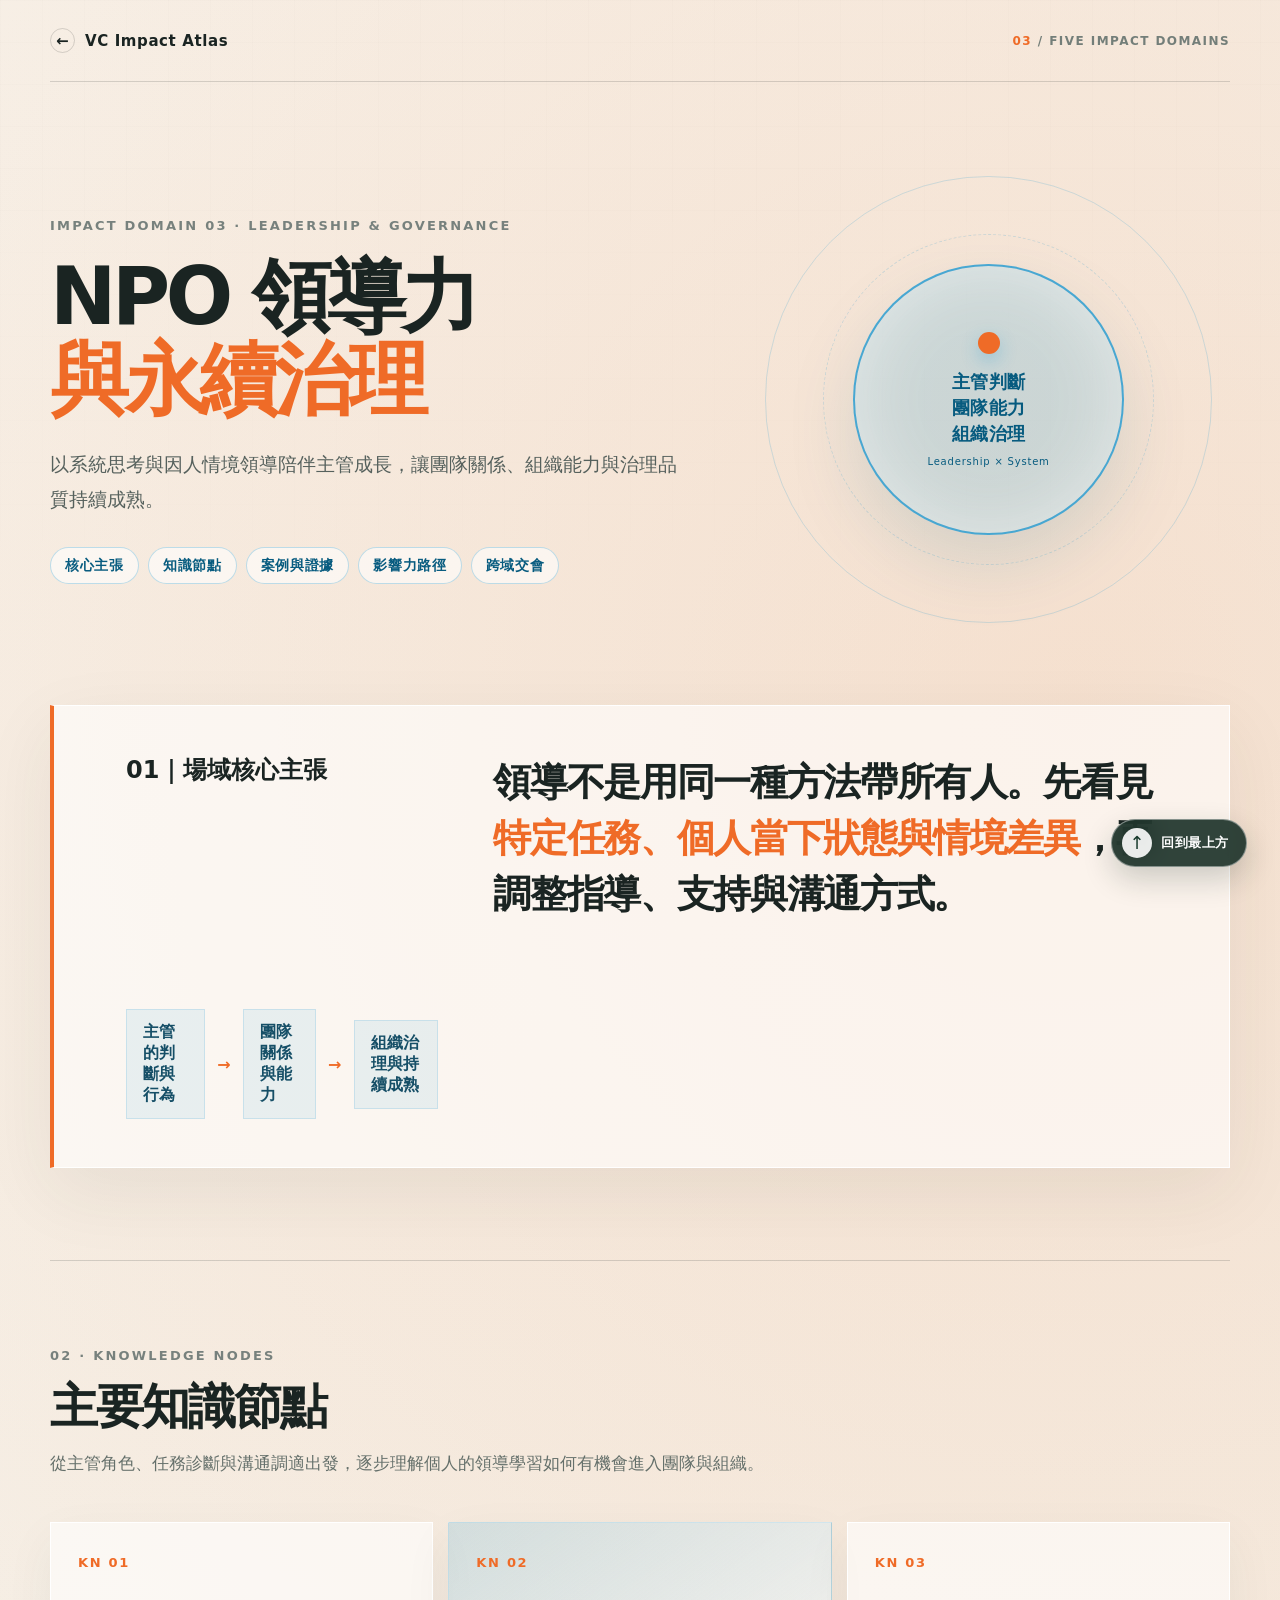
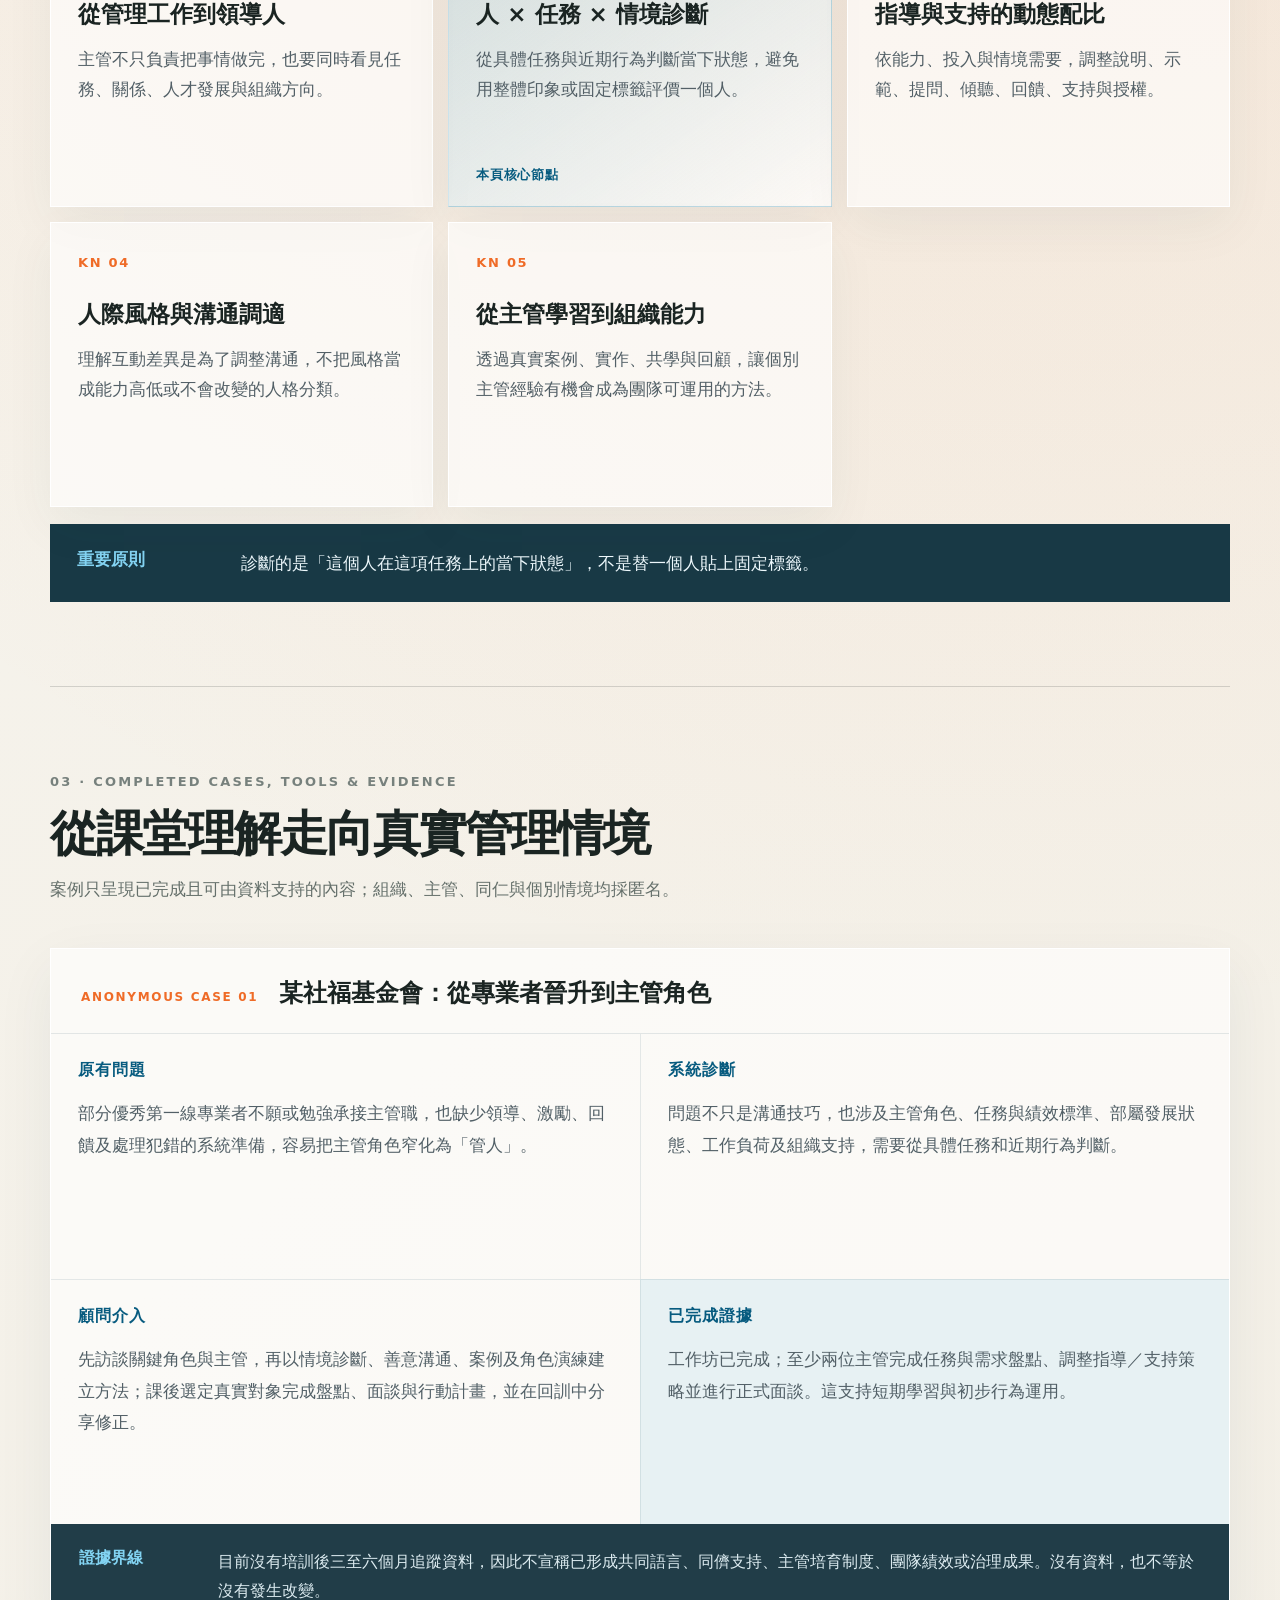
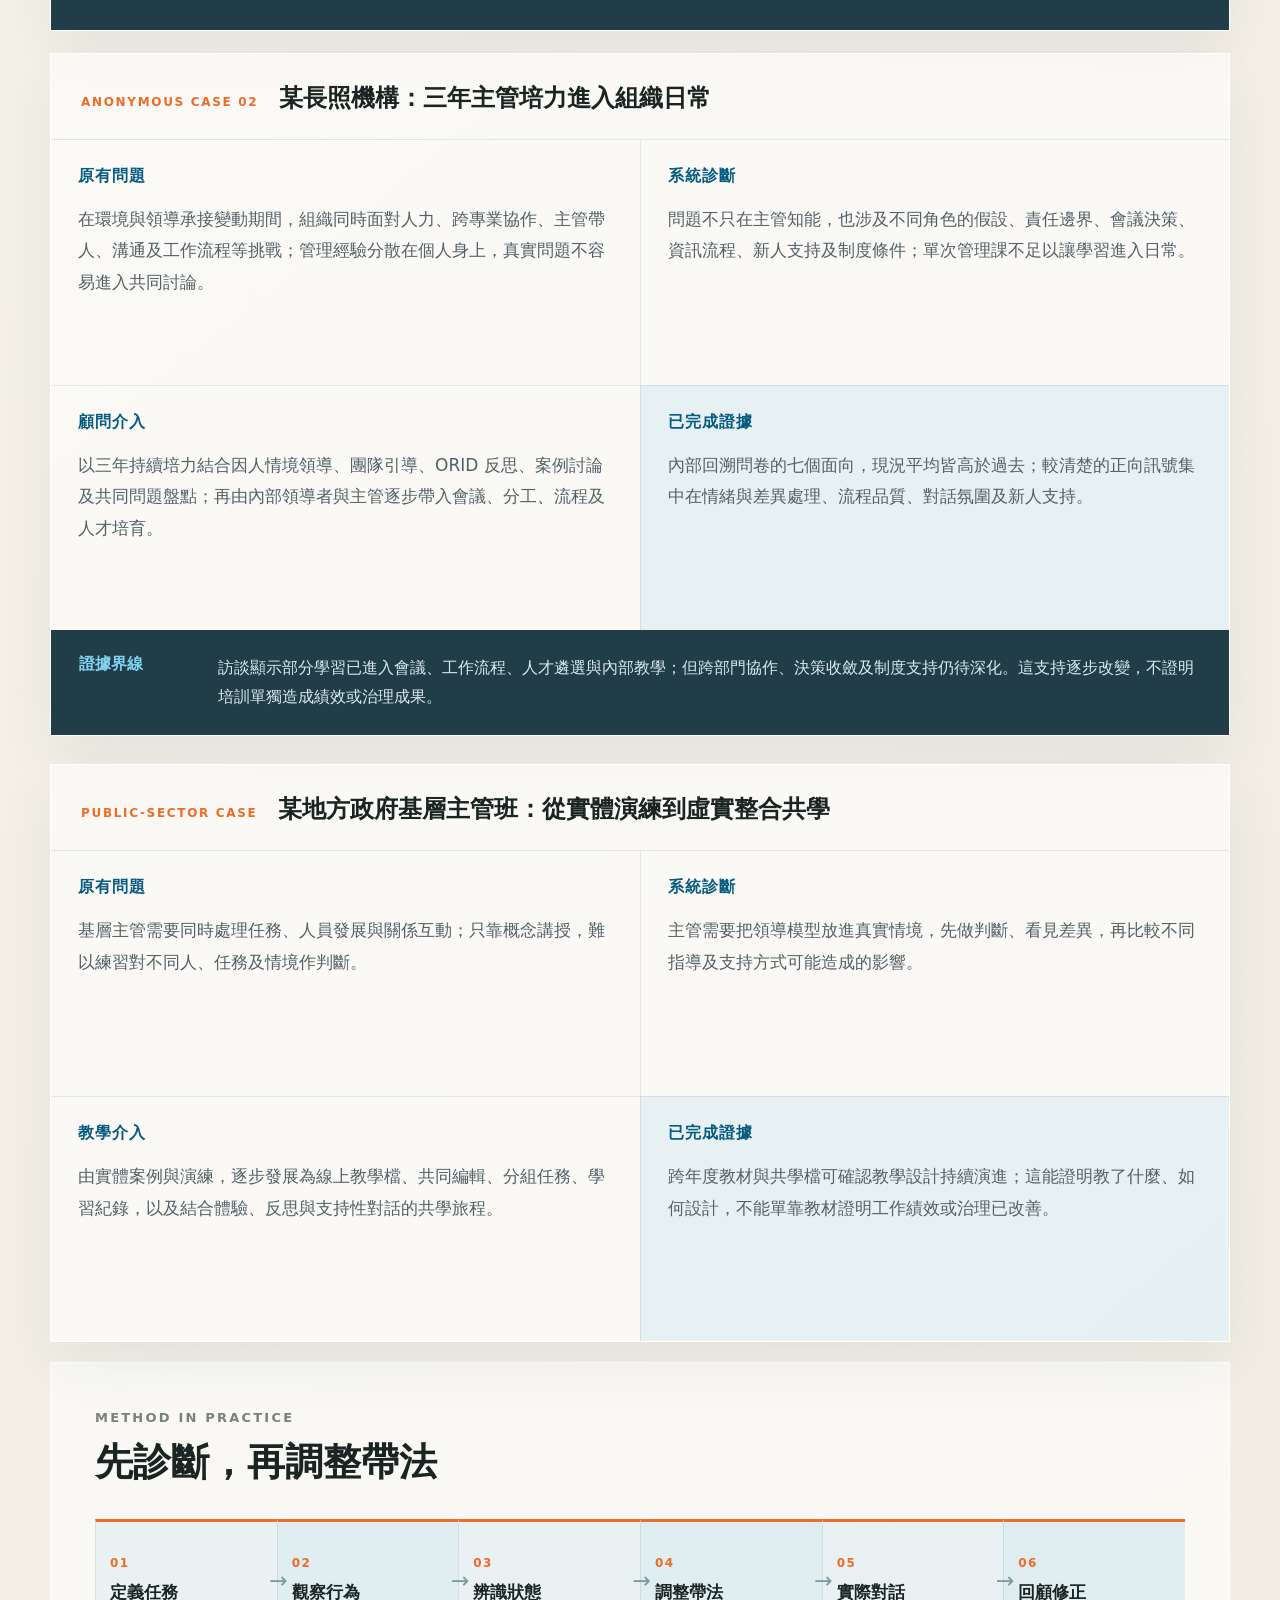
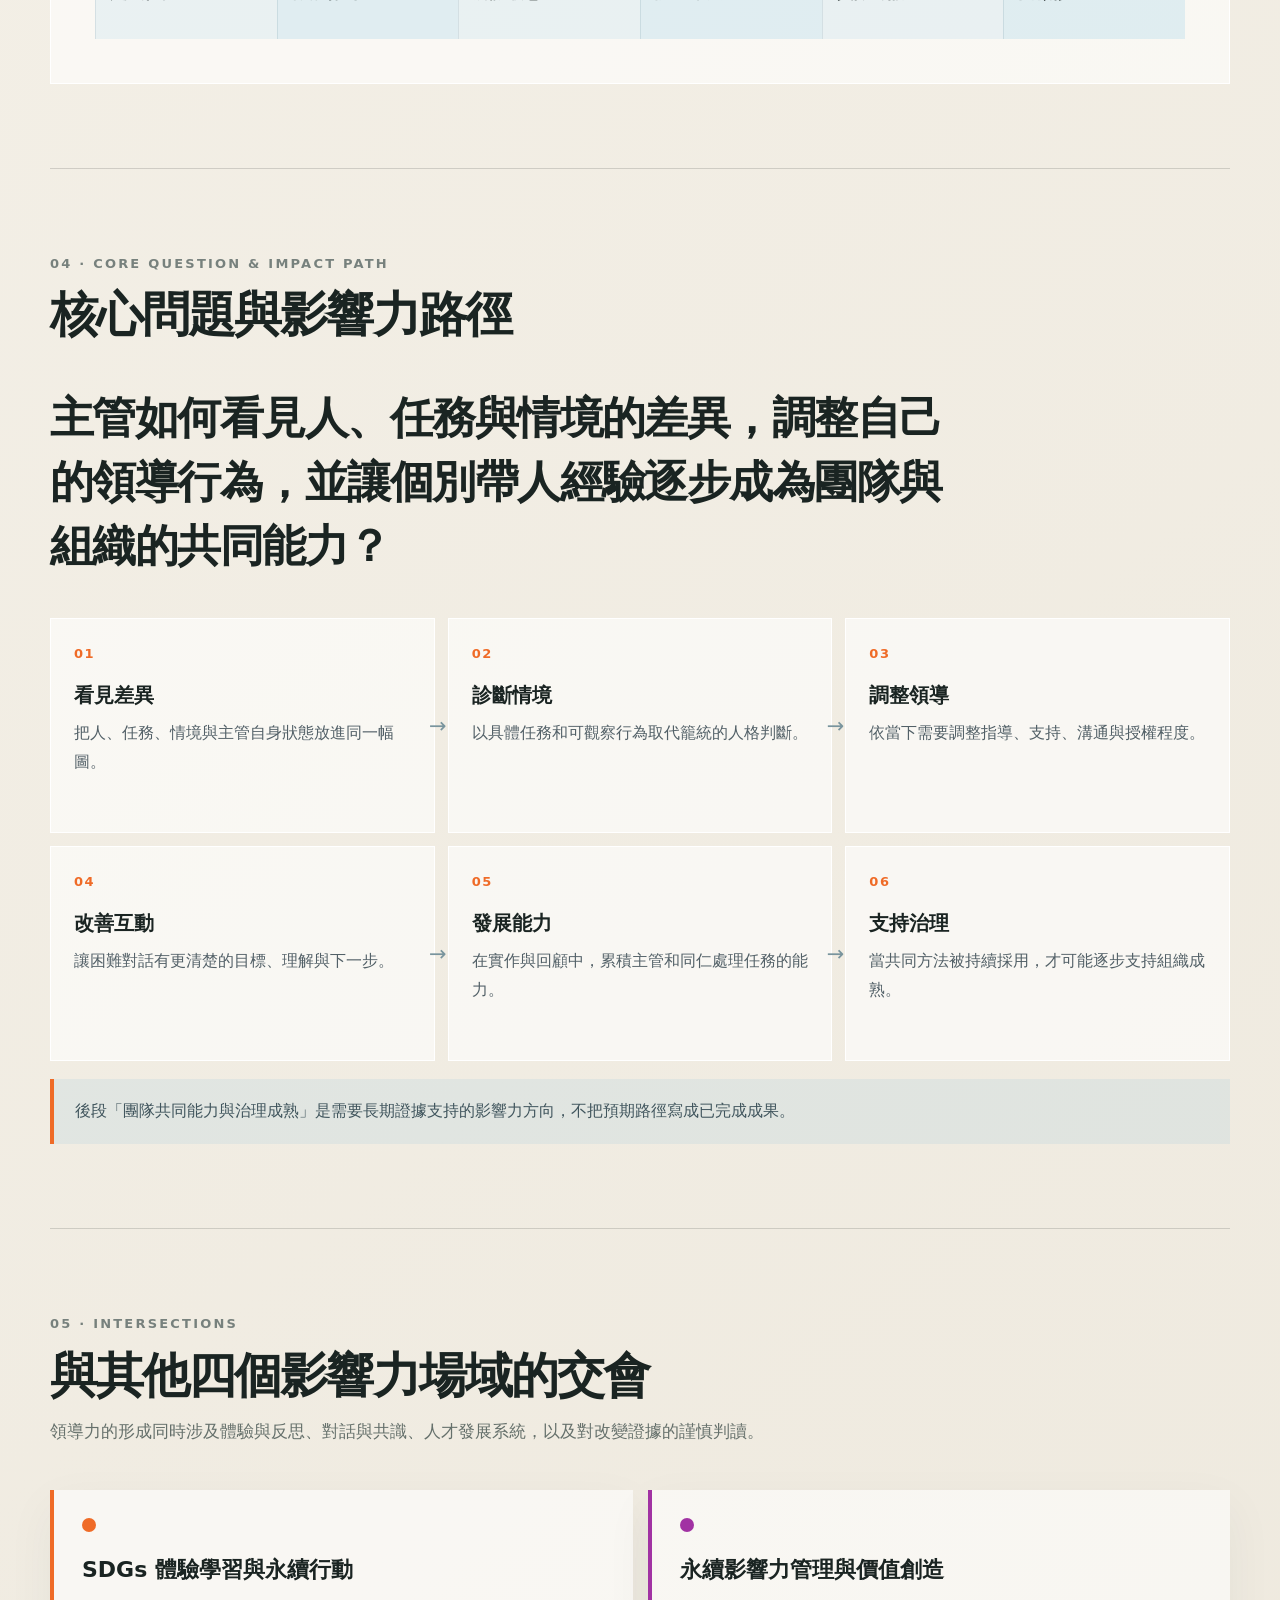
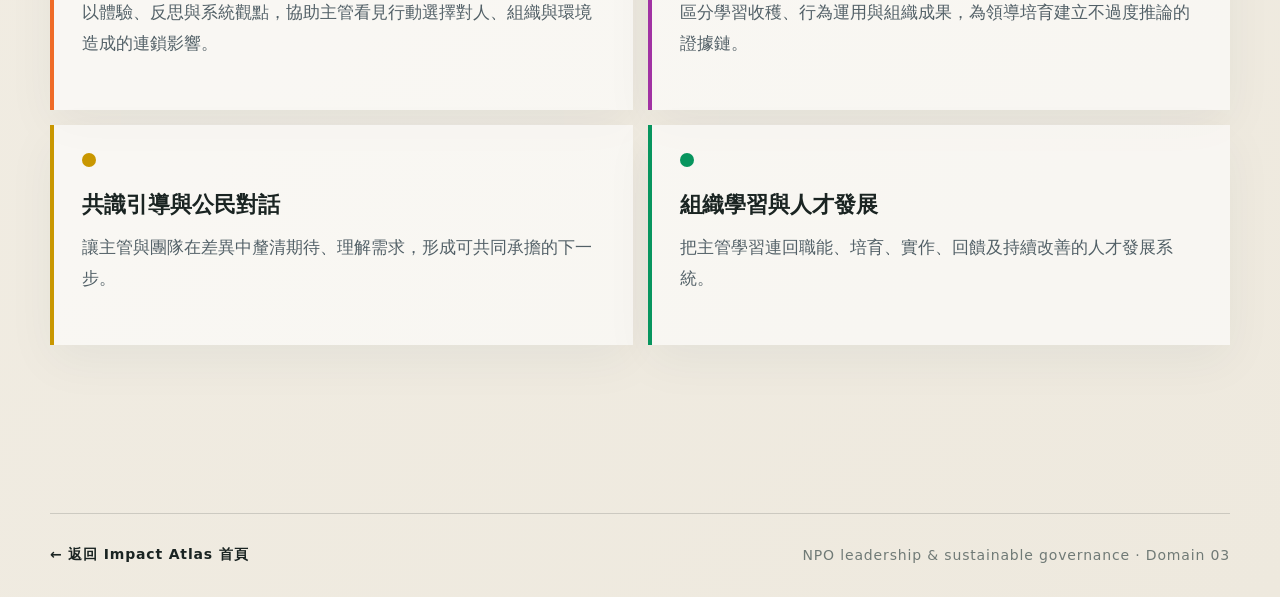
==== commit b1033ef7: "Add anonymous long-term care leadership case" ====
--- a/domains/npo-leadership/index.html
+++ b/domains/npo-leadership/index.html
@@ -3,4 +3,4 @@
 
 
 
-</head><body class="__variable_geist_19ysh9d __variable_geist_mono_1001rt9 antialiased"><div class="domain-page leadership-page" id="top"><header class="domain-header"><a class="domain-back" href="../../index.html"><i aria-hidden="true">←</i><span>VC Impact Atlas</span></a><div class="domain-index"><strong>03</strong> / Five impact domains</div></header><main class="domain-main"><section class="domain-hero"><div><p class="domain-eyebrow">Impact domain 03 · Leadership &amp; governance</p><h1>NPO 領導力<br/><span>與永續治理</span></h1><p class="domain-intro">以系統思考與因人情境領導陪伴主管成長，讓團隊關係、組織能力與治理品質持續成熟。</p><nav class="domain-tags" aria-label="本頁內容導覽"><a href="#core">核心主張</a><a href="#knowledge">知識節點</a><a href="#case">案例與證據</a><a href="#path">影響力路徑</a><a href="#intersections">跨域交會</a></nav></div><div class="domain-hero-visual" aria-label="NPO 領導力與永續治理的藍色影響力場域"><div class="domain-orb"><strong>主管判斷<br/>團隊能力<br/>組織治理</strong><small>Leadership × System</small></div></div></section><section class="domain-manifesto leadership-manifesto" id="core"><h2>01｜場域核心主張</h2><blockquote>領導不是用同一種方法帶所有人。先看見<span>特定任務、個人當下狀態與情境差異</span>，再調整指導、支持與溝通方式。</blockquote><div class="leadership-three-levels" aria-label="由主管到治理的三層改變"><span>主管的判斷與行為</span><i>→</i><span>團隊關係與能力</span><i>→</i><span>組織治理與持續成熟</span></div></section><section class="domain-section" id="knowledge"><div class="section-heading"><p class="section-kicker">02 · Knowledge nodes</p><h2>主要知識節點</h2><p>從主管角色、任務診斷與溝通調適出發，逐步理解個人的領導學習如何有機會進入團隊與組織。</p></div><div class="leadership-knowledge-grid"><article class=""><span>KN 01</span><h3>從管理工作到領導人</h3><p>主管不只負責把事情做完，也要同時看見任務、關係、人才發展與組織方向。</p></article><article class="primary"><span>KN 02</span><h3>人 × 任務 × 情境診斷</h3><p>從具體任務與近期行為判斷當下狀態，避免用整體印象或固定標籤評價一個人。</p><strong>本頁核心節點</strong></article><article class=""><span>KN 03</span><h3>指導與支持的動態配比</h3><p>依能力、投入與情境需要，調整說明、示範、提問、傾聽、回饋、支持與授權。</p></article><article class=""><span>KN 04</span><h3>人際風格與溝通調適</h3><p>理解互動差異是為了調整溝通，不把風格當成能力高低或不會改變的人格分類。</p></article><article class=""><span>KN 05</span><h3>從主管學習到組織能力</h3><p>透過真實案例、實作、共學與回顧，讓個別主管經驗有機會成為團隊可運用的方法。</p></article></div><aside class="leadership-principle"><strong>重要原則</strong><p>診斷的是「這個人在這項任務上的當下狀態」，不是替一個人貼上固定標籤。</p></aside></section><section class="domain-section" id="case"><div class="section-heading"><p class="section-kicker">03 · Completed cases, tools &amp; evidence</p><h2>從課堂理解走向真實管理情境</h2><p>案例只呈現已完成且可由資料支持的內容；組織、主管、同仁與個別情境均採匿名。</p></div><div class="leadership-case-list"><article class="leadership-case"><header><span>ANONYMOUS CASE 01</span><h3>某社福基金會：從專業者晉升到主管角色</h3></header><div class="leadership-case-grid"><section><b>原有問題</b><p>部分優秀第一線專業者不願或勉強承接主管職，也缺少領導、激勵、回饋及處理犯錯的系統準備，容易把主管角色窄化為「管人」。</p></section><section><b>系統診斷</b><p>問題不只是溝通技巧，也涉及主管角色、任務與績效標準、部屬發展狀態、工作負荷及組織支持，需要從具體任務和近期行為判斷。</p></section><section><b>顧問介入</b><p>先訪談關鍵角色與主管，再以情境診斷、善意溝通、案例及角色演練建立方法；課後選定真實對象完成盤點、面談與行動計畫，並在回訓中分享修正。</p></section><section class="case-confirmed"><b>已完成證據</b><p>工作坊已完成；至少兩位主管完成任務與需求盤點、調整指導／支持策略並進行正式面談。這支持短期學習與初步行為運用。</p></section></div><footer><strong>證據界線</strong><p>目前沒有培訓後三至六個月追蹤資料，因此不宣稱已形成共同語言、同儕支持、主管培育制度、團隊績效或治理成果。沒有資料，也不等於沒有發生改變。</p></footer></article><article class="leadership-case compact"><header><span>PUBLIC-SECTOR CASE</span><h3>某地方政府基層主管班：從實體演練到虛實整合共學</h3></header><div class="leadership-case-grid"><section><b>原有問題</b><p>基層主管需要同時處理任務、人員發展與關係互動；只靠概念講授，難以練習對不同人、任務及情境作判斷。</p></section><section><b>系統診斷</b><p>主管需要把領導模型放進真實情境，先做判斷、看見差異，再比較不同指導及支持方式可能造成的影響。</p></section><section><b>教學介入</b><p>由實體案例與演練，逐步發展為線上教學檔、共同編輯、分組任務、學習紀錄，以及結合體驗、反思與支持性對話的共學旅程。</p></section><section class="case-confirmed"><b>已完成證據</b><p>跨年度教材與共學檔可確認教學設計持續演進；這能證明教了什麼、如何設計，不能單靠教材證明工作績效或治理已改善。</p></section></div></article></div><section class="leadership-method" aria-labelledby="leadership-method-title"><header><p class="section-kicker">Method in practice</p><h3 id="leadership-method-title">先診斷，再調整帶法</h3></header><div class="leadership-method-path"><article><b>01</b><strong>定義任務</strong><i aria-hidden="true">→</i></article><article><b>02</b><strong>觀察行為</strong><i aria-hidden="true">→</i></article><article><b>03</b><strong>辨識狀態</strong><i aria-hidden="true">→</i></article><article><b>04</b><strong>調整帶法</strong><i aria-hidden="true">→</i></article><article><b>05</b><strong>實際對話</strong><i aria-hidden="true">→</i></article><article><b>06</b><strong>回顧修正</strong></article></div></section></section><section class="domain-section" id="path"><div class="section-heading"><p class="section-kicker">04 · Core question &amp; impact path</p><h2>核心問題與影響力路徑</h2></div><p class="leadership-question">主管如何看見人、任務與情境的差異，調整自己的領導行為，並讓個別帶人經驗逐步成為團隊與組織的共同能力？</p><div class="leadership-impact-path"><article><b>01</b><strong>看見差異</strong><p>把人、任務、情境與主管自身狀態放進同一幅圖。</p><i aria-hidden="true">→</i></article><article><b>02</b><strong>診斷情境</strong><p>以具體任務和可觀察行為取代籠統的人格判斷。</p><i aria-hidden="true">→</i></article><article><b>03</b><strong>調整領導</strong><p>依當下需要調整指導、支持、溝通與授權程度。</p><i aria-hidden="true">→</i></article><article><b>04</b><strong>改善互動</strong><p>讓困難對話有更清楚的目標、理解與下一步。</p><i aria-hidden="true">→</i></article><article><b>05</b><strong>發展能力</strong><p>在實作與回顧中，累積主管和同仁處理任務的能力。</p><i aria-hidden="true">→</i></article><article><b>06</b><strong>支持治理</strong><p>當共同方法被持續採用，才可能逐步支持組織成熟。</p></article></div><p class="leadership-path-note">後段「團隊共同能力與治理成熟」是需要長期證據支持的影響力方向，不把預期路徑寫成已完成成果。</p></section><section class="domain-section leadership-intersections" id="intersections"><div class="section-heading"><p class="section-kicker">05 · Intersections</p><h2>與其他四個影響力場域的交會</h2><p>領導力的形成同時涉及體驗與反思、對話與共識、人才發展系統，以及對改變證據的謹慎判讀。</p></div><div class="leadership-intersection-grid"><article style="--intersection-color:#ef6b27"><i aria-hidden="true"></i><h3>SDGs 體驗學習與永續行動</h3><p>以體驗、反思與系統觀點，協助主管看見行動選擇對人、組織與環境造成的連鎖影響。</p></article><article style="--intersection-color:#a132a3"><i aria-hidden="true"></i><h3>永續影響力管理與價值創造</h3><p>區分學習收穫、行為運用與組織成果，為領導培育建立不過度推論的證據鏈。</p></article><article style="--intersection-color:#c99700"><i aria-hidden="true"></i><h3>共識引導與公民對話</h3><p>讓主管與團隊在差異中釐清期待、理解需求，形成可共同承擔的下一步。</p></article><article style="--intersection-color:#07955e"><i aria-hidden="true"></i><h3>組織學習與人才發展</h3><p>把主管學習連回職能、培育、實作、回饋及持續改善的人才發展系統。</p></article></div></section></main><footer class="domain-footer"><a href="../../index.html">← 返回 Impact Atlas 首頁</a><span>NPO leadership &amp; sustainable governance · Domain 03</span></footer></div><a class="back-to-top" href="#top" aria-label="回到頁面最上方"><span aria-hidden="true">↑</span><strong>回到最上方</strong></a><script src="../../assets/site.js" defer></script></body></html>+</head><body class="__variable_geist_19ysh9d __variable_geist_mono_1001rt9 antialiased"><div class="domain-page leadership-page" id="top"><header class="domain-header"><a class="domain-back" href="../../index.html"><i aria-hidden="true">←</i><span>VC Impact Atlas</span></a><div class="domain-index"><strong>03</strong> / Five impact domains</div></header><main class="domain-main"><section class="domain-hero"><div><p class="domain-eyebrow">Impact domain 03 · Leadership &amp; governance</p><h1>NPO 領導力<br/><span>與永續治理</span></h1><p class="domain-intro">以系統思考與因人情境領導陪伴主管成長，讓團隊關係、組織能力與治理品質持續成熟。</p><nav class="domain-tags" aria-label="本頁內容導覽"><a href="#core">核心主張</a><a href="#knowledge">知識節點</a><a href="#case">案例與證據</a><a href="#path">影響力路徑</a><a href="#intersections">跨域交會</a></nav></div><div class="domain-hero-visual" aria-label="NPO 領導力與永續治理的藍色影響力場域"><div class="domain-orb"><strong>主管判斷<br/>團隊能力<br/>組織治理</strong><small>Leadership × System</small></div></div></section><section class="domain-manifesto leadership-manifesto" id="core"><h2>01｜場域核心主張</h2><blockquote>領導不是用同一種方法帶所有人。先看見<span>特定任務、個人當下狀態與情境差異</span>，再調整指導、支持與溝通方式。</blockquote><div class="leadership-three-levels" aria-label="由主管到治理的三層改變"><span>主管的判斷與行為</span><i>→</i><span>團隊關係與能力</span><i>→</i><span>組織治理與持續成熟</span></div></section><section class="domain-section" id="knowledge"><div class="section-heading"><p class="section-kicker">02 · Knowledge nodes</p><h2>主要知識節點</h2><p>從主管角色、任務診斷與溝通調適出發，逐步理解個人的領導學習如何有機會進入團隊與組織。</p></div><div class="leadership-knowledge-grid"><article class=""><span>KN 01</span><h3>從管理工作到領導人</h3><p>主管不只負責把事情做完，也要同時看見任務、關係、人才發展與組織方向。</p></article><article class="primary"><span>KN 02</span><h3>人 × 任務 × 情境診斷</h3><p>從具體任務與近期行為判斷當下狀態，避免用整體印象或固定標籤評價一個人。</p><strong>本頁核心節點</strong></article><article class=""><span>KN 03</span><h3>指導與支持的動態配比</h3><p>依能力、投入與情境需要，調整說明、示範、提問、傾聽、回饋、支持與授權。</p></article><article class=""><span>KN 04</span><h3>人際風格與溝通調適</h3><p>理解互動差異是為了調整溝通，不把風格當成能力高低或不會改變的人格分類。</p></article><article class=""><span>KN 05</span><h3>從主管學習到組織能力</h3><p>透過真實案例、實作、共學與回顧，讓個別主管經驗有機會成為團隊可運用的方法。</p></article></div><aside class="leadership-principle"><strong>重要原則</strong><p>診斷的是「這個人在這項任務上的當下狀態」，不是替一個人貼上固定標籤。</p></aside></section><section class="domain-section" id="case"><div class="section-heading"><p class="section-kicker">03 · Completed cases, tools &amp; evidence</p><h2>從課堂理解走向真實管理情境</h2><p>案例只呈現已完成且可由資料支持的內容；組織、主管、同仁與個別情境均採匿名。</p></div><div class="leadership-case-list"><article class="leadership-case"><header><span>ANONYMOUS CASE 01</span><h3>某社福基金會：從專業者晉升到主管角色</h3></header><div class="leadership-case-grid"><section><b>原有問題</b><p>部分優秀第一線專業者不願或勉強承接主管職，也缺少領導、激勵、回饋及處理犯錯的系統準備，容易把主管角色窄化為「管人」。</p></section><section><b>系統診斷</b><p>問題不只是溝通技巧，也涉及主管角色、任務與績效標準、部屬發展狀態、工作負荷及組織支持，需要從具體任務和近期行為判斷。</p></section><section><b>顧問介入</b><p>先訪談關鍵角色與主管，再以情境診斷、善意溝通、案例及角色演練建立方法；課後選定真實對象完成盤點、面談與行動計畫，並在回訓中分享修正。</p></section><section class="case-confirmed"><b>已完成證據</b><p>工作坊已完成；至少兩位主管完成任務與需求盤點、調整指導／支持策略並進行正式面談。這支持短期學習與初步行為運用。</p></section></div><footer><strong>證據界線</strong><p>目前沒有培訓後三至六個月追蹤資料，因此不宣稱已形成共同語言、同儕支持、主管培育制度、團隊績效或治理成果。沒有資料，也不等於沒有發生改變。</p></footer></article><article class="leadership-case"><header><span>ANONYMOUS CASE 02</span><h3>某長照機構：三年主管培力進入組織日常</h3></header><div class="leadership-case-grid"><section><b>原有問題</b><p>在環境與領導承接變動期間，組織同時面對人力、跨專業協作、主管帶人、溝通及工作流程等挑戰；管理經驗分散在個人身上，真實問題不容易進入共同討論。</p></section><section><b>系統診斷</b><p>問題不只在主管知能，也涉及不同角色的假設、責任邊界、會議決策、資訊流程、新人支持及制度條件；單次管理課不足以讓學習進入日常。</p></section><section><b>顧問介入</b><p>以三年持續培力結合因人情境領導、團隊引導、ORID 反思、案例討論及共同問題盤點；再由內部領導者與主管逐步帶入會議、分工、流程及人才培育。</p></section><section class="case-confirmed"><b>已完成證據</b><p>內部回溯問卷的七個面向，現況平均皆高於過去；較清楚的正向訊號集中在情緒與差異處理、流程品質、對話氛圍及新人支持。</p></section></div><footer><strong>證據界線</strong><p>訪談顯示部分學習已進入會議、工作流程、人才遴選與內部教學；但跨部門協作、決策收斂及制度支持仍待深化。這支持逐步改變，不證明培訓單獨造成績效或治理成果。</p></footer></article><article class="leadership-case compact"><header><span>PUBLIC-SECTOR CASE</span><h3>某地方政府基層主管班：從實體演練到虛實整合共學</h3></header><div class="leadership-case-grid"><section><b>原有問題</b><p>基層主管需要同時處理任務、人員發展與關係互動；只靠概念講授，難以練習對不同人、任務及情境作判斷。</p></section><section><b>系統診斷</b><p>主管需要把領導模型放進真實情境，先做判斷、看見差異，再比較不同指導及支持方式可能造成的影響。</p></section><section><b>教學介入</b><p>由實體案例與演練，逐步發展為線上教學檔、共同編輯、分組任務、學習紀錄，以及結合體驗、反思與支持性對話的共學旅程。</p></section><section class="case-confirmed"><b>已完成證據</b><p>跨年度教材與共學檔可確認教學設計持續演進；這能證明教了什麼、如何設計，不能單靠教材證明工作績效或治理已改善。</p></section></div></article></div><section class="leadership-method" aria-labelledby="leadership-method-title"><header><p class="section-kicker">Method in practice</p><h3 id="leadership-method-title">先診斷，再調整帶法</h3></header><div class="leadership-method-path"><article><b>01</b><strong>定義任務</strong><i aria-hidden="true">→</i></article><article><b>02</b><strong>觀察行為</strong><i aria-hidden="true">→</i></article><article><b>03</b><strong>辨識狀態</strong><i aria-hidden="true">→</i></article><article><b>04</b><strong>調整帶法</strong><i aria-hidden="true">→</i></article><article><b>05</b><strong>實際對話</strong><i aria-hidden="true">→</i></article><article><b>06</b><strong>回顧修正</strong></article></div></section></section><section class="domain-section" id="path"><div class="section-heading"><p class="section-kicker">04 · Core question &amp; impact path</p><h2>核心問題與影響力路徑</h2></div><p class="leadership-question">主管如何看見人、任務與情境的差異，調整自己的領導行為，並讓個別帶人經驗逐步成為團隊與組織的共同能力？</p><div class="leadership-impact-path"><article><b>01</b><strong>看見差異</strong><p>把人、任務、情境與主管自身狀態放進同一幅圖。</p><i aria-hidden="true">→</i></article><article><b>02</b><strong>診斷情境</strong><p>以具體任務和可觀察行為取代籠統的人格判斷。</p><i aria-hidden="true">→</i></article><article><b>03</b><strong>調整領導</strong><p>依當下需要調整指導、支持、溝通與授權程度。</p><i aria-hidden="true">→</i></article><article><b>04</b><strong>改善互動</strong><p>讓困難對話有更清楚的目標、理解與下一步。</p><i aria-hidden="true">→</i></article><article><b>05</b><strong>發展能力</strong><p>在實作與回顧中，累積主管和同仁處理任務的能力。</p><i aria-hidden="true">→</i></article><article><b>06</b><strong>支持治理</strong><p>當共同方法被持續採用，才可能逐步支持組織成熟。</p></article></div><p class="leadership-path-note">後段「團隊共同能力與治理成熟」是需要長期證據支持的影響力方向，不把預期路徑寫成已完成成果。</p></section><section class="domain-section leadership-intersections" id="intersections"><div class="section-heading"><p class="section-kicker">05 · Intersections</p><h2>與其他四個影響力場域的交會</h2><p>領導力的形成同時涉及體驗與反思、對話與共識、人才發展系統，以及對改變證據的謹慎判讀。</p></div><div class="leadership-intersection-grid"><article style="--intersection-color:#ef6b27"><i aria-hidden="true"></i><h3>SDGs 體驗學習與永續行動</h3><p>以體驗、反思與系統觀點，協助主管看見行動選擇對人、組織與環境造成的連鎖影響。</p></article><article style="--intersection-color:#a132a3"><i aria-hidden="true"></i><h3>永續影響力管理與價值創造</h3><p>區分學習收穫、行為運用與組織成果，為領導培育建立不過度推論的證據鏈。</p></article><article style="--intersection-color:#c99700"><i aria-hidden="true"></i><h3>共識引導與公民對話</h3><p>讓主管與團隊在差異中釐清期待、理解需求，形成可共同承擔的下一步。</p></article><article style="--intersection-color:#07955e"><i aria-hidden="true"></i><h3>組織學習與人才發展</h3><p>把主管學習連回職能、培育、實作、回饋及持續改善的人才發展系統。</p></article></div></section></main><footer class="domain-footer"><a href="../../index.html">← 返回 Impact Atlas 首頁</a><span>NPO leadership &amp; sustainable governance · Domain 03</span></footer></div><a class="back-to-top" href="#top" aria-label="回到頁面最上方"><span aria-hidden="true">↑</span><strong>回到最上方</strong></a><script src="../../assets/site.js" defer></script></body></html>
